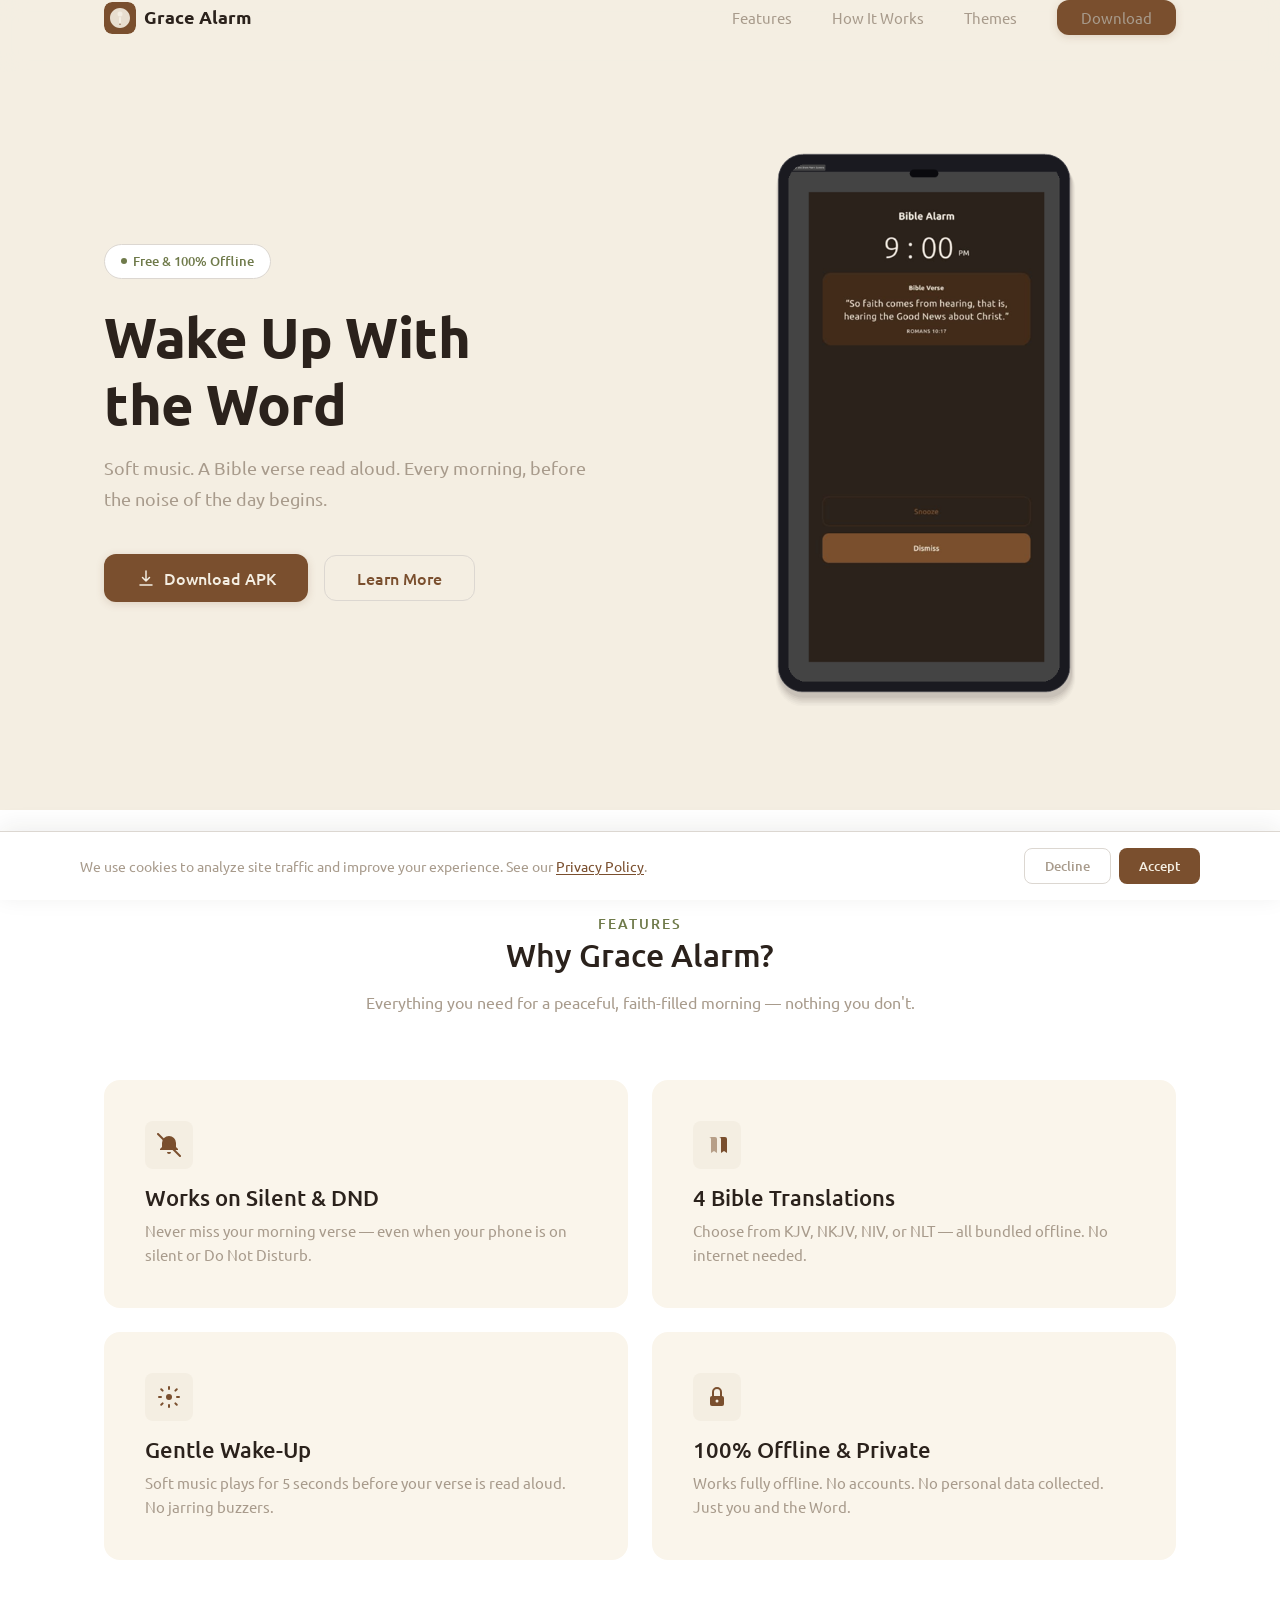
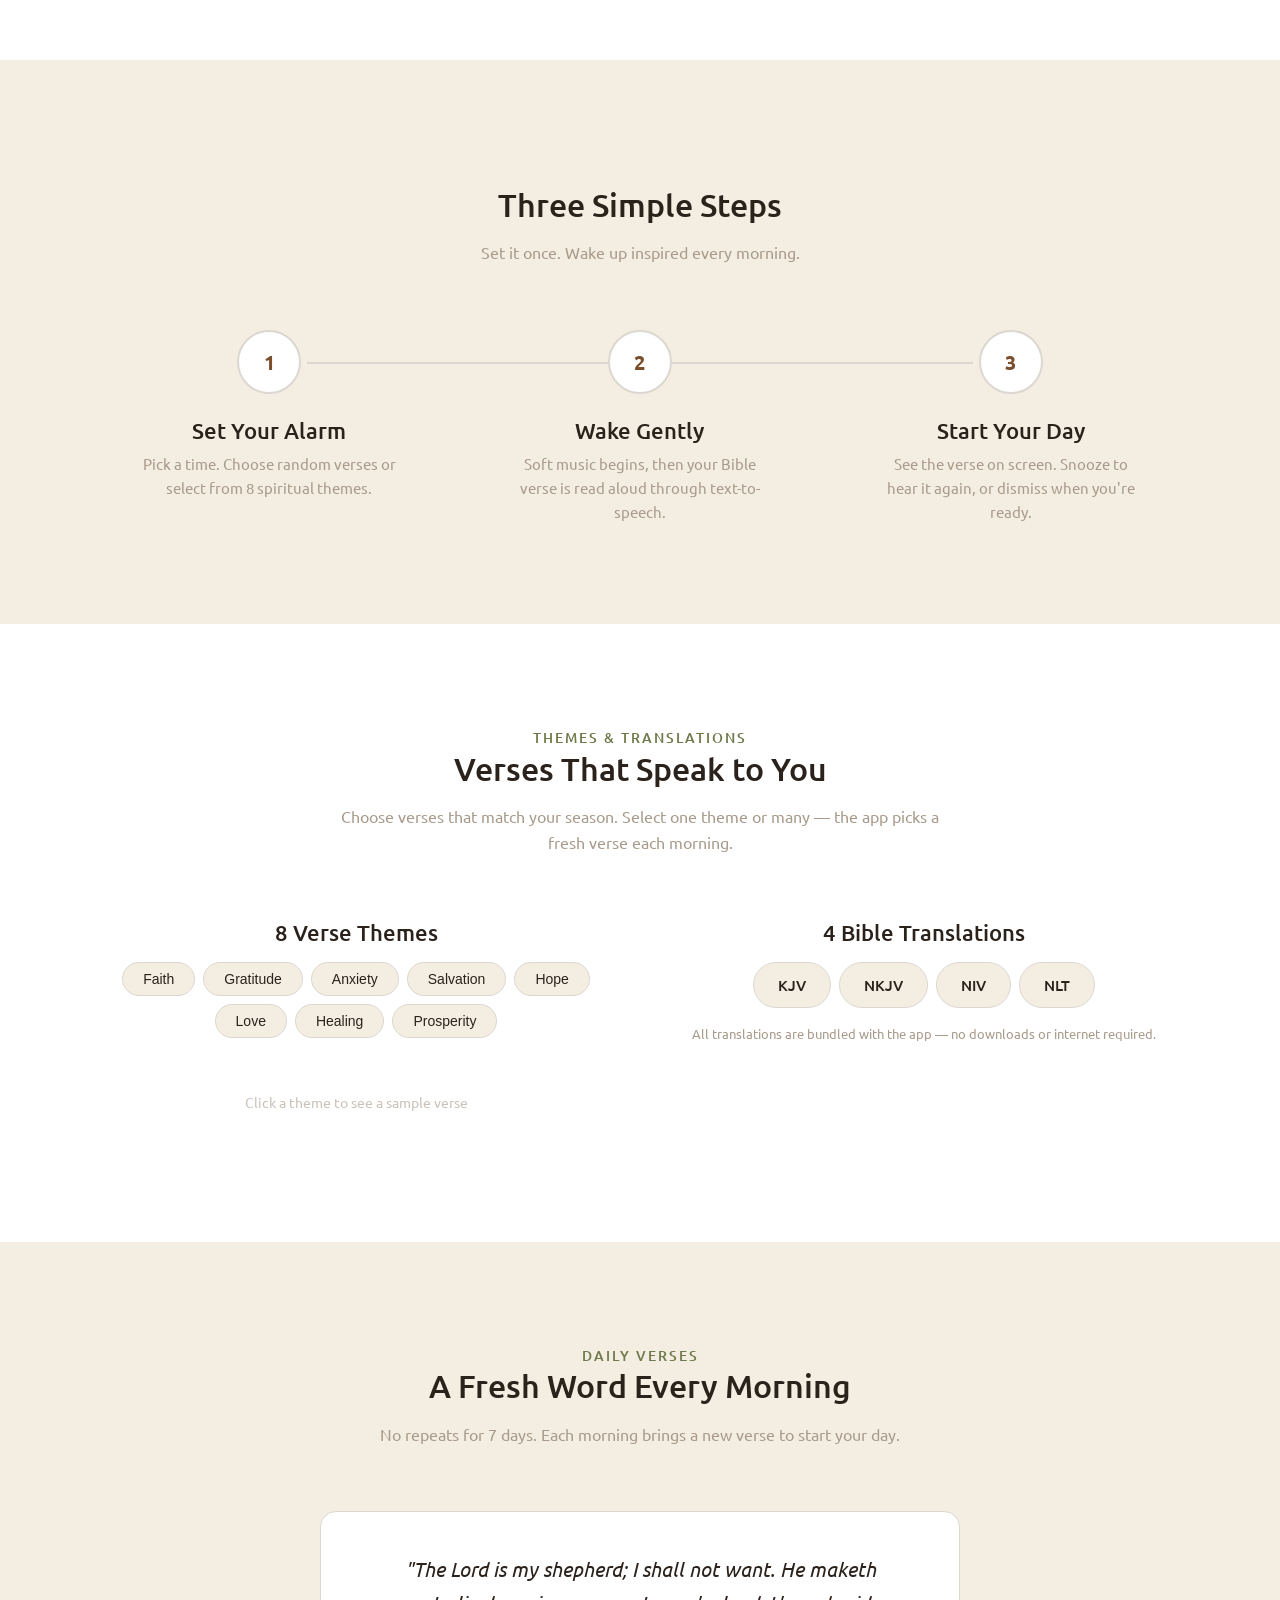
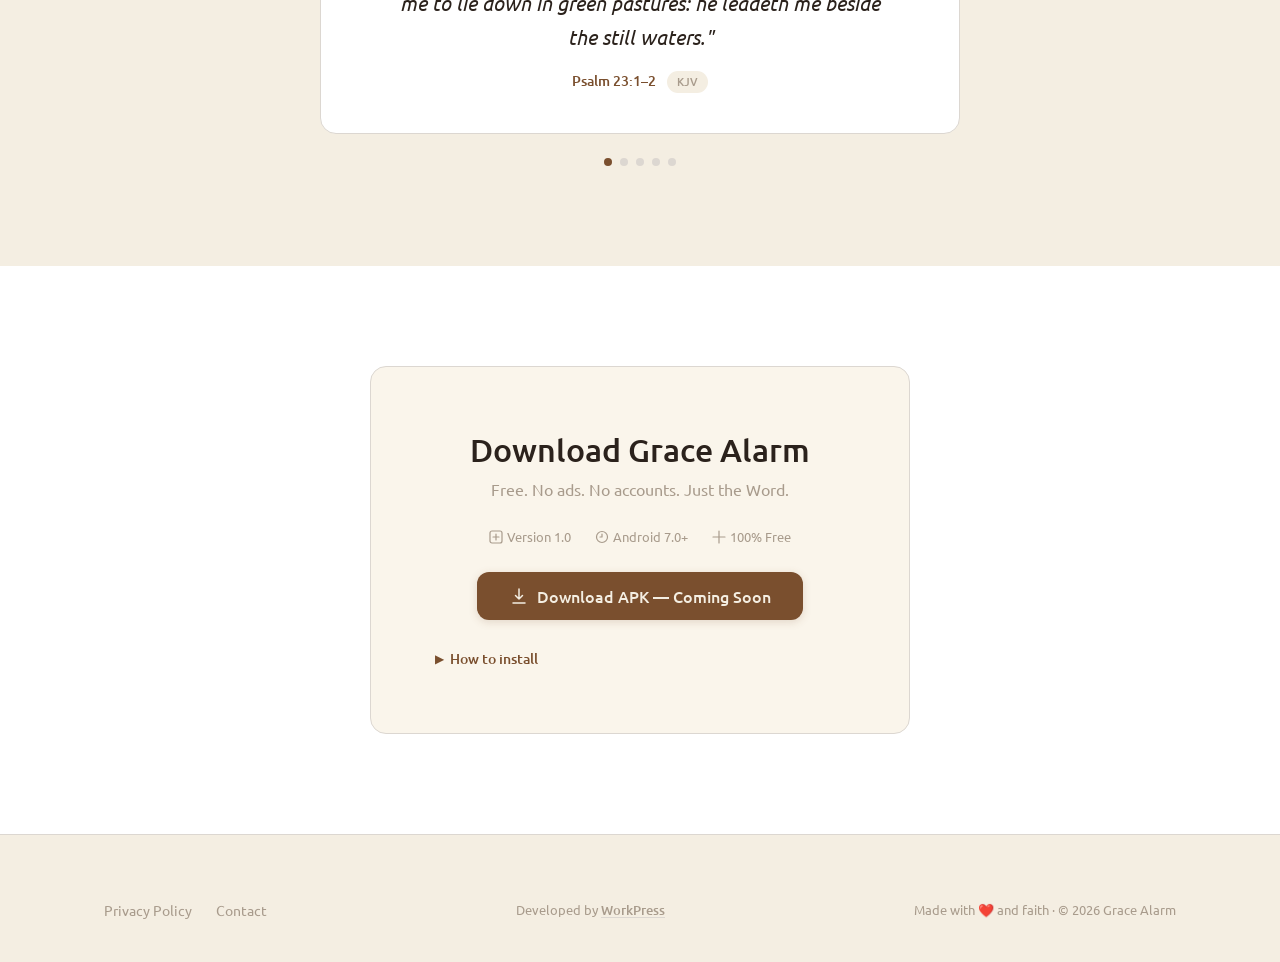
==== index.html @ b83e98d1 "feat: complete Sprint 1 asset generation, full brand rebrand to Grace Alarm, and framed phone mockup" ====
<!DOCTYPE html>
<html lang="en">
<head>
  <meta charset="UTF-8">
  <meta name="viewport" content="width=device-width, initial-scale=1.0">
  <meta http-equiv="X-UA-Compatible" content="IE=edge">

  <!-- SEO -->
  <title>Grace Alarm — Wake Up With the Word</title>
  <meta name="description" content="A gentle Android alarm that wakes you with soft music and a Bible verse read aloud. 4 translations, 8 themes, 100% offline. Free, no ads.">
  <meta name="keywords" content="Grace Alarm, Christian alarm app, wake up with Bible verse, morning devotional app, Bible TTS alarm, Android Bible alarm">
  <meta name="author" content="WorkPress">

  <!-- Open Graph -->
  <meta property="og:type" content="website">
  <meta property="og:url" content="https://gracealarm.free.nf/">
  <meta property="og:title" content="Grace Alarm — Wake Up With the Word">
  <meta property="og:description" content="A gentle Android alarm that wakes you with soft music and a Bible verse read aloud. 4 translations, 8 themes, 100% offline.">
  <meta property="og:image" content="https://gracealarm.free.nf/assets/images/og-image.jpg">

  <!-- Twitter -->
  <meta name="twitter:card" content="summary_large_image">
  <meta name="twitter:title" content="Grace Alarm — Wake Up With the Word">
  <meta name="twitter:description" content="A gentle Android alarm that wakes you with soft music and a Bible verse read aloud.">

  <!-- Structured Data -->
  <script type="application/ld+json">
  {
    "@context": "https://schema.org",
    "@type": "SoftwareApplication",
    "name": "Grace Alarm",
    "operatingSystem": "Android 7.0+",
    "applicationCategory": "LifestyleApplication",
    "offers": {
      "@type": "Offer",
      "price": "0",
      "priceCurrency": "USD"
    },
    "description": "Wake up with soft music and a Bible verse read aloud. 4 Bible translations, 8 verse themes, 100% offline.",
    "downloadUrl": "https://gracealarm.free.nf/downloads/GraceAlarm-v1.0.apk"
  }
  </script>

  <!-- Fonts -->
  <link rel="preconnect" href="https://fonts.googleapis.com">
  <link rel="preconnect" href="https://fonts.gstatic.com" crossorigin>
  <link href="https://fonts.googleapis.com/css2?family=Ubuntu:wght@300;400;500;700&display=swap" rel="stylesheet">

  <!-- Styles -->
  <link rel="stylesheet" href="css/style.css">

  <!-- Favicon -->
  <link rel="icon" type="image/svg+xml" href="assets/images/favicon.svg">
  <link rel="icon" type="image/x-icon" href="assets/images/favicon.ico">
</head>
<body>

  <!-- ===== HEADER ===== -->
  <header class="site-header" id="site-header">
    <div class="container">
      <nav class="nav">
        <a href="#" class="nav-brand">
          <svg class="nav-brand-icon" viewBox="0 0 32 32" fill="none" xmlns="http://www.w3.org/2000/svg">
            <rect width="32" height="32" rx="8" fill="#7A4F2E"/>
            <path d="M16 6C10.48 6 6 10.48 6 16s4.48 10 10 10 10-4.48 10-10S21.52 6 16 6zm0 3c1.66 0 3 1.34 3 3s-1.34 3-3 3-3-1.34-3-3 1.34-3 3-3zm-1 13.5v-2h2v2h-2zm1-4.5a5 5 0 100-10 5 5 0 000 10z" fill="#F4EEE2" opacity="0.9"/>
            <circle cx="16" cy="12" r="2.5" fill="#F4EEE2"/>
            <rect x="15" y="15" width="2" height="7" rx="1" fill="#F4EEE2"/>
          </svg>
          Grace Alarm
        </a>

        <div class="nav-links" id="nav-links">
          <a href="#features">Features</a>
          <a href="#how-it-works">How It Works</a>
          <a href="#themes">Themes</a>
          <a href="#download" class="btn btn-primary nav-cta">Download</a>
        </div>

        <button class="nav-toggle" id="nav-toggle" aria-label="Toggle navigation">
          <span></span>
          <span></span>
          <span></span>
        </button>
      </nav>
    </div>
  </header>

  <!-- ===== HERO ===== -->
  <section class="hero" id="hero">
    <div class="container">
      <div class="hero-content">
        <div class="hero-badge reveal">
          <span class="hero-badge-dot"></span>
          Free &amp; 100% Offline
        </div>

        <h1 class="reveal reveal-delay-1">Wake Up With<br>the Word</h1>

        <p class="reveal reveal-delay-2">
          Soft music. A Bible verse read aloud. Every morning, before the noise of the day begins.
        </p>

        <div class="hero-actions reveal reveal-delay-3">
          <a href="#download" class="btn btn-primary" id="cta-hero">
            <svg class="btn-icon" viewBox="0 0 20 20" fill="none" xmlns="http://www.w3.org/2000/svg">
              <path d="M10 3v10m0 0l-3.5-3.5M10 13l3.5-3.5M4 17h12" stroke="currentColor" stroke-width="1.5" stroke-linecap="round" stroke-linejoin="round"/>
            </svg>
            Download APK
          </a>
          <a href="#features" class="btn btn-secondary">Learn More</a>
        </div>
      </div>

      <div class="hero-visual reveal reveal-delay-2">
        <img src="assets/images/mockup-alarm-triggered.png" alt="Grace Alarm App — Triggered Alarm Screen" class="hero-mockup-img" width="340" height="602">
      </div>
    </div>
  </section>

  <!-- ===== FEATURES ===== -->
  <section class="features" id="features">
    <div class="container">
      <div class="features-header">
        <span class="section-subtitle reveal">Features</span>
        <h2 class="reveal reveal-delay-1">Why Grace Alarm?</h2>
        <p class="reveal reveal-delay-2">Everything you need for a peaceful, faith-filled morning — nothing you don't.</p>
      </div>

      <div class="features-grid">
        <!-- Card 1: Silent/DND -->
        <div class="feature-card reveal reveal-delay-1">
          <div class="feature-icon">
            <svg viewBox="0 0 24 24" fill="none" xmlns="http://www.w3.org/2000/svg">
              <path d="M12 3a7 7 0 00-7 7v4l-2 2v1h18v-1l-2-2v-4a7 7 0 00-7-7zm0 18a2 2 0 01-2-2h4a2 2 0 01-2 2z" fill="currentColor"/>
              <line x1="1" y1="1" x2="23" y2="23" stroke="currentColor" stroke-width="2" stroke-linecap="round"/>
            </svg>
          </div>
          <h3>Works on Silent &amp; DND</h3>
          <p>Never miss your morning verse — even when your phone is on silent or Do Not Disturb.</p>
        </div>

        <!-- Card 2: Translations -->
        <div class="feature-card reveal reveal-delay-2">
          <div class="feature-icon">
            <svg viewBox="0 0 24 24" fill="none" xmlns="http://www.w3.org/2000/svg">
              <path d="M4 4h6a2 2 0 012 2v14l-3-2-3 2V6a2 2 0 00-2-2z" fill="currentColor" opacity="0.5"/>
              <path d="M14 4h6a2 2 0 012 2v14l-3-2-3 2V6a2 2 0 00-2-2z" fill="currentColor"/>
            </svg>
          </div>
          <h3>4 Bible Translations</h3>
          <p>Choose from KJV, NKJV, NIV, or NLT — all bundled offline. No internet needed.</p>
        </div>

        <!-- Card 3: Gentle Wake-Up -->
        <div class="feature-card reveal reveal-delay-3">
          <div class="feature-icon">
            <svg viewBox="0 0 24 24" fill="none" xmlns="http://www.w3.org/2000/svg">
              <circle cx="12" cy="12" r="3" fill="currentColor"/>
              <path d="M12 2v2m0 16v2M4.22 4.22l1.42 1.42m12.72 12.72l1.42 1.42M2 12h2m16 0h2M4.22 19.78l1.42-1.42M18.36 5.64l1.42-1.42" stroke="currentColor" stroke-width="2" stroke-linecap="round"/>
            </svg>
          </div>
          <h3>Gentle Wake-Up</h3>
          <p>Soft music plays for 5 seconds before your verse is read aloud. No jarring buzzers.</p>
        </div>

        <!-- Card 4: Offline & Private -->
        <div class="feature-card reveal reveal-delay-4">
          <div class="feature-icon">
            <svg viewBox="0 0 24 24" fill="none" xmlns="http://www.w3.org/2000/svg">
              <rect x="5" y="11" width="14" height="10" rx="2" fill="currentColor"/>
              <path d="M8 11V7a4 4 0 118 0v4" stroke="currentColor" stroke-width="2" stroke-linecap="round"/>
              <circle cx="12" cy="16" r="1.5" fill="#F4EEE2"/>
            </svg>
          </div>
          <h3>100% Offline &amp; Private</h3>
          <p>Works fully offline. No accounts. No personal data collected. Just you and the Word.</p>
        </div>
      </div>
    </div>
  </section>

  <!-- ===== HOW IT WORKS ===== -->
  <section class="how-it-works" id="how-it-works">
    <div class="container">
      <div class="how-it-works-header">
        <span class="section-subtitle reveal">How It Works</span>
        <h2 class="reveal reveal-delay-1">Three Simple Steps</h2>
        <p class="reveal reveal-delay-2">Set it once. Wake up inspired every morning.</p>
      </div>

      <div class="steps">
        <div class="step reveal reveal-delay-1">
          <div class="step-number">1</div>
          <h3>Set Your Alarm</h3>
          <p>Pick a time. Choose random verses or select from 8 spiritual themes.</p>
        </div>

        <div class="step reveal reveal-delay-2">
          <div class="step-number">2</div>
          <h3>Wake Gently</h3>
          <p>Soft music begins, then your Bible verse is read aloud through text-to-speech.</p>
        </div>

        <div class="step reveal reveal-delay-3">
          <div class="step-number">3</div>
          <h3>Start Your Day</h3>
          <p>See the verse on screen. Snooze to hear it again, or dismiss when you're ready.</p>
        </div>
      </div>
    </div>
  </section>

  <!-- ===== THEMES & TRANSLATIONS ===== -->
  <section class="themes-section" id="themes">
    <div class="container">
      <div class="themes-header">
        <span class="section-subtitle reveal">Themes &amp; Translations</span>
        <h2 class="reveal reveal-delay-1">Verses That Speak to You</h2>
        <p class="reveal reveal-delay-2">Choose verses that match your season. Select one theme or many — the app picks a fresh verse each morning.</p>
      </div>

      <div class="themes-content">
        <div class="themes-block reveal reveal-delay-1">
          <h3>8 Verse Themes</h3>
          <div class="theme-chips">
            <button class="theme-chip" data-theme="faith" data-verse="&ldquo;Now faith is the substance of things hoped for, the evidence of things not seen.&rdquo;" data-ref="— Hebrews 11:1 (KJV)">Faith</button>
            <button class="theme-chip" data-theme="gratitude" data-verse="&ldquo;Give thanks in all circumstances; for this is God's will for you in Christ Jesus.&rdquo;" data-ref="— 1 Thessalonians 5:18 (NIV)">Gratitude</button>
            <button class="theme-chip" data-theme="anxiety" data-verse="&ldquo;Cast all your anxiety on him because he cares for you.&rdquo;" data-ref="— 1 Peter 5:7 (NIV)">Anxiety</button>
            <button class="theme-chip" data-theme="salvation" data-verse="&ldquo;For God so loved the world, that he gave his only begotten Son, that whosoever believeth in him should not perish, but have everlasting life.&rdquo;" data-ref="— John 3:16 (KJV)">Salvation</button>
            <button class="theme-chip" data-theme="hope" data-verse="&ldquo;For I know the plans I have for you, declares the LORD, plans to prosper you and not to harm you, plans to give you hope and a future.&rdquo;" data-ref="— Jeremiah 29:11 (NIV)">Hope</button>
            <button class="theme-chip" data-theme="love" data-verse="&ldquo;And now these three remain: faith, hope and love. But the greatest of these is love.&rdquo;" data-ref="— 1 Corinthians 13:13 (NIV)">Love</button>
            <button class="theme-chip" data-theme="healing" data-verse="&ldquo;He heals the brokenhearted and binds up their wounds.&rdquo;" data-ref="— Psalm 147:3 (NIV)">Healing</button>
            <button class="theme-chip" data-theme="prosperity" data-verse="&ldquo;Beloved, I wish above all things that thou mayest prosper and be in health, even as thy soul prospereth.&rdquo;" data-ref="— 3 John 1:2 (KJV)">Prosperity</button>
          </div>
          <div class="theme-verse-preview" id="theme-verse-preview">
            <p id="theme-verse-text">Click a theme to see a sample verse</p>
          </div>
        </div>

        <div class="translations-block reveal reveal-delay-2">
          <h3>4 Bible Translations</h3>
          <div class="translation-pills">
            <span class="translation-pill">KJV</span>
            <span class="translation-pill">NKJV</span>
            <span class="translation-pill">NIV</span>
            <span class="translation-pill">NLT</span>
          </div>
          <p class="translations-note">All translations are bundled with the app — no downloads or internet required.</p>
        </div>
      </div>
    </div>
  </section>

  <!-- ===== VERSE SHOWCASE ===== -->
  <section class="verse-showcase" id="verses">
    <div class="container">
      <div class="verse-showcase-header">
        <span class="section-subtitle reveal">Daily Verses</span>
        <h2 class="reveal reveal-delay-1">A Fresh Word Every Morning</h2>
        <p class="reveal reveal-delay-2">No repeats for 7 days. Each morning brings a new verse to start your day.</p>
      </div>

      <div class="verse-carousel reveal reveal-delay-1" id="verse-carousel">
        <div class="verse-slide active" data-slide="0">
          <p class="verse-text">"The Lord is my shepherd; I shall not want. He maketh me to lie down in green pastures: he leadeth me beside the still waters."</p>
          <span class="verse-reference">Psalm 23:1–2 <span class="verse-translation-tag">KJV</span></span>
        </div>
        <div class="verse-slide" data-slide="1">
          <p class="verse-text">"For I know the plans I have for you, declares the LORD, plans to prosper you and not to harm you, plans to give you hope and a future."</p>
          <span class="verse-reference">Jeremiah 29:11 <span class="verse-translation-tag">NIV</span></span>
        </div>
        <div class="verse-slide" data-slide="2">
          <p class="verse-text">"Be anxious for nothing, but in everything by prayer and supplication, with thanksgiving, let your requests be made known to God."</p>
          <span class="verse-reference">Philippians 4:6 <span class="verse-translation-tag">NKJV</span></span>
        </div>
        <div class="verse-slide" data-slide="3">
          <p class="verse-text">"Trust in the LORD with all your heart and lean not on your own understanding; in all your ways submit to him, and he will make your paths straight."</p>
          <span class="verse-reference">Proverbs 3:5–6 <span class="verse-translation-tag">NIV</span></span>
        </div>
        <div class="verse-slide" data-slide="4">
          <p class="verse-text">"God is our refuge and strength, a very present help in trouble. Therefore we will not fear."</p>
          <span class="verse-reference">Psalm 46:1–2 <span class="verse-translation-tag">NLT</span></span>
        </div>
      </div>

      <div class="verse-dots" id="verse-dots">
        <button class="verse-dot active" data-dot="0" aria-label="Verse 1"></button>
        <button class="verse-dot" data-dot="1" aria-label="Verse 2"></button>
        <button class="verse-dot" data-dot="2" aria-label="Verse 3"></button>
        <button class="verse-dot" data-dot="3" aria-label="Verse 4"></button>
        <button class="verse-dot" data-dot="4" aria-label="Verse 5"></button>
      </div>
    </div>
  </section>

  <!-- ===== DOWNLOAD CTA ===== -->
  <section class="download-cta" id="download">
    <div class="container">
      <div class="download-box reveal">
        <h2>Download Grace Alarm</h2>
        <p>Free. No ads. No accounts. Just the Word.</p>

        <div class="download-meta">
          <span>
            <svg width="14" height="14" viewBox="0 0 14 14" fill="none"><rect x="1" y="1" width="12" height="12" rx="2" stroke="currentColor" stroke-width="1.2"/><path d="M4 7h6M7 4v6" stroke="currentColor" stroke-width="1.2" stroke-linecap="round"/></svg>
            Version 1.0
          </span>
          <span>
            <svg width="14" height="14" viewBox="0 0 14 14" fill="none"><circle cx="7" cy="7" r="5.5" stroke="currentColor" stroke-width="1.2"/><path d="M5 7h2V4" stroke="currentColor" stroke-width="1.2" stroke-linecap="round" stroke-linejoin="round"/></svg>
            Android 7.0+
          </span>
          <span>
            <svg width="14" height="14" viewBox="0 0 14 14" fill="none"><path d="M7 1v12M1 7h12" stroke="currentColor" stroke-width="1.2" stroke-linecap="round"/></svg>
            100% Free
          </span>
        </div>

        <a href="#" class="btn btn-primary" id="cta-download" onclick="handleDownload(event)">
          <svg class="btn-icon" viewBox="0 0 20 20" fill="none" xmlns="http://www.w3.org/2000/svg">
            <path d="M10 3v10m0 0l-3.5-3.5M10 13l3.5-3.5M4 17h12" stroke="currentColor" stroke-width="1.5" stroke-linecap="round" stroke-linejoin="round"/>
          </svg>
          Download APK — Coming Soon
        </a>

        <div class="install-instructions">
          <button class="install-toggle" id="install-toggle" aria-expanded="false">
            <span class="install-toggle-arrow">▶</span>
            How to install
          </button>
          <div class="install-steps" id="install-steps">
            <ol>
              <li>Open your Downloads folder</li>
              <li>Tap <strong>GraceAlarm-v1.0.apk</strong></li>
              <li>If prompted, tap "Settings" → enable "Install unknown apps" for your browser</li>
              <li>Tap <strong>Install</strong> → <strong>Open</strong></li>
            </ol>
            <div class="install-note">
              ⚠️ Your phone may warn about installing from outside the Play Store. This is normal for direct downloads. Grace Alarm is safe and ad-free.
            </div>
          </div>
        </div>
      </div>
    </div>
  </section>

  <!-- ===== FOOTER ===== -->
  <footer class="site-footer">
    <div class="container">
      <div class="footer-content">
        <div class="footer-links">
          <a href="privacy.html">Privacy Policy</a>
          <a href="mailto:info.workpressmail@gmail.com">Contact</a>
        </div>
        <div class="footer-credit">
          Developed by <a href="https://workpress.free.nf/?i=1" target="_blank" rel="noopener noreferrer">WorkPress</a>
        </div>
        <div class="footer-copy">
          Made with ❤️ and faith · © 2026 Grace Alarm
        </div>
      </div>
    </div>
  </footer>

  <!-- ===== COOKIE CONSENT ===== -->
  <div class="cookie-banner" id="cookie-banner">
    <div class="cookie-inner">
      <p class="cookie-text">
        We use cookies to analyze site traffic and improve your experience. See our <a href="privacy.html">Privacy Policy</a>.
      </p>
      <div class="cookie-actions">
        <button class="cookie-btn cookie-btn-decline" id="cookie-decline">Decline</button>
        <button class="cookie-btn cookie-btn-accept" id="cookie-accept">Accept</button>
      </div>
    </div>
  </div>

  <!-- Scripts -->
  <script src="js/main.js"></script>
  <script src="js/analytics.js"></script>
</body>
</html>
---- css/style.css ----
/* ============================================
   GraceAlarm Landing Page — Design System
   Clean, warm, spiritual. No gradients.
   ============================================ */

/* --- CSS Custom Properties (from Android app theme) --- */
:root {
  /* Colors — from Color.kt */
  --color-canvas: #F4EEE2;
  --color-primary: #7A4F2E;
  --color-primary-hover: #5E3B1F;
  --color-text: #2B221C;
  --color-text-muted: #A89B8C;
  --color-accent: #6F7A4A;
  --color-accent-hover: #5B6640;
  --color-surface: #FFFFFF;
  --color-surface-raised: #FAF5EB;
  --color-border: #DCD7D1;
  --color-alert: #B5563A;
  --color-overlay: rgba(43, 34, 28, 0.6);

  /* Typography — Ubuntu from Type.kt */
  --font-family: 'Ubuntu', sans-serif;

  /* Shape — from Shape.kt */
  --radius-card: 16px;
  --radius-button: 12px;
  --radius-pill: 100px;
  --radius-small: 8px;

  /* Spacing */
  --space-xs: 8px;
  --space-sm: 16px;
  --space-md: 24px;
  --space-lg: 40px;
  --space-xl: 64px;
  --space-2xl: 100px;

  /* Shadows */
  --shadow-card: 0 2px 12px rgba(43, 34, 28, 0.06);
  --shadow-card-hover: 0 8px 24px rgba(43, 34, 28, 0.10);
  --shadow-button: 0 2px 8px rgba(122, 79, 46, 0.18);

  /* Transitions */
  --transition-fast: 200ms ease;
  --transition-base: 300ms ease;
  --transition-slow: 500ms ease;

  /* Layout */
  --max-width: 1120px;
  --header-height: 72px;
}

/* --- Reset & Base --- */
*,
*::before,
*::after {
  margin: 0;
  padding: 0;
  box-sizing: border-box;
}

html {
  scroll-behavior: smooth;
  -webkit-text-size-adjust: 100%;
}

body {
  font-family: var(--font-family);
  font-size: 16px;
  line-height: 1.6;
  color: var(--color-text);
  background-color: var(--color-canvas);
  -webkit-font-smoothing: antialiased;
  -moz-osx-font-smoothing: grayscale;
  overflow-x: hidden;
}

img {
  max-width: 100%;
  height: auto;
  display: block;
}

a {
  color: var(--color-primary);
  text-decoration: none;
  transition: color var(--transition-fast);
}

a:hover {
  color: var(--color-primary-hover);
}

ul, ol {
  list-style: none;
}

/* --- Typography --- */
h1, h2, h3, h4 {
  font-weight: 700;
  line-height: 1.2;
  color: var(--color-text);
}

h1 {
  font-size: clamp(2.25rem, 5vw, 3.5rem);
  letter-spacing: -0.5px;
}

h2 {
  font-size: clamp(1.5rem, 3vw, 2rem);
  font-weight: 500;
}

h3 {
  font-size: clamp(1.125rem, 2vw, 1.375rem);
  font-weight: 500;
}

p {
  color: var(--color-text-muted);
  max-width: 600px;
}

.text-center {
  text-align: center;
}

.section-subtitle {
  font-size: 0.875rem;
  font-weight: 500;
  text-transform: uppercase;
  letter-spacing: 2px;
  color: var(--color-accent);
  margin-bottom: var(--space-sm);
}

/* --- Layout --- */
.container {
  width: 100%;
  max-width: var(--max-width);
  margin: 0 auto;
  padding: 0 var(--space-md);
}

section {
  padding: var(--space-2xl) 0;
}

/* --- Buttons --- */
.btn {
  display: inline-flex;
  align-items: center;
  gap: var(--space-xs);
  padding: 14px 32px;
  font-family: var(--font-family);
  font-size: 1rem;
  font-weight: 500;
  border: none;
  border-radius: var(--radius-button);
  cursor: pointer;
  transition: transform var(--transition-fast), box-shadow var(--transition-fast), background-color var(--transition-fast);
  text-decoration: none;
  line-height: 1;
}

.btn:active {
  transform: scale(0.97);
}

.btn-primary {
  background-color: var(--color-primary);
  color: var(--color-canvas);
  box-shadow: var(--shadow-button);
}

.btn-primary:hover {
  background-color: var(--color-primary-hover);
  color: var(--color-canvas);
  transform: translateY(-1px);
  box-shadow: 0 4px 16px rgba(122, 79, 46, 0.25);
}

.btn-secondary {
  background-color: transparent;
  color: var(--color-primary);
  border: 1.5px solid var(--color-border);
}

.btn-secondary:hover {
  border-color: var(--color-primary);
  background-color: var(--color-surface);
}

.btn-accent {
  background-color: var(--color-accent);
  color: var(--color-surface);
}

.btn-accent:hover {
  background-color: var(--color-accent-hover);
  color: var(--color-surface);
  transform: translateY(-1px);
}

.btn-icon {
  width: 20px;
  height: 20px;
  flex-shrink: 0;
}

/* --- Header / Nav --- */
.site-header {
  position: fixed;
  top: 0;
  left: 0;
  right: 0;
  height: var(--header-height);
  background-color: rgba(244, 238, 226, 0.92);
  backdrop-filter: blur(12px);
  -webkit-backdrop-filter: blur(12px);
  z-index: 100;
  border-bottom: 1px solid transparent;
  transition: border-color var(--transition-base), background-color var(--transition-base);
}

.site-header.scrolled {
  border-bottom-color: var(--color-border);
}

.nav {
  display: flex;
  align-items: center;
  justify-content: space-between;
  height: 100%;
}

.nav-brand {
  display: flex;
  align-items: center;
  gap: var(--space-xs);
  font-size: 1.125rem;
  font-weight: 700;
  color: var(--color-text);
  text-decoration: none;
}

.nav-brand:hover {
  color: var(--color-text);
}

.nav-brand-icon {
  width: 32px;
  height: 32px;
  border-radius: var(--radius-small);
}

.nav-links {
  display: flex;
  align-items: center;
  gap: var(--space-lg);
}

.nav-links a {
  font-size: 0.9375rem;
  font-weight: 400;
  color: var(--color-text-muted);
  transition: color var(--transition-fast);
}

.nav-links a:hover {
  color: var(--color-text);
}

.nav-cta {
  padding: 10px 24px;
  font-size: 0.875rem;
}

.nav-toggle {
  display: none;
  background: none;
  border: none;
  cursor: pointer;
  padding: var(--space-xs);
}

.nav-toggle span {
  display: block;
  width: 22px;
  height: 2px;
  background-color: var(--color-text);
  margin: 5px 0;
  border-radius: 2px;
  transition: transform var(--transition-fast), opacity var(--transition-fast);
}

/* --- Hero --- */
.hero {
  padding-top: calc(var(--header-height) + var(--space-xl));
  padding-bottom: var(--space-2xl);
  min-height: 90vh;
  display: flex;
  align-items: center;
}

.hero .container {
  display: grid;
  grid-template-columns: 1fr 1fr;
  gap: var(--space-xl);
  align-items: center;
}

.hero-content {
  max-width: 520px;
}

.hero-badge {
  display: inline-flex;
  align-items: center;
  gap: 6px;
  padding: 6px 16px;
  background-color: var(--color-surface);
  border: 1px solid var(--color-border);
  border-radius: var(--radius-pill);
  font-size: 0.8125rem;
  font-weight: 500;
  color: var(--color-accent);
  margin-bottom: var(--space-md);
}

.hero-badge-dot {
  width: 6px;
  height: 6px;
  border-radius: 50%;
  background-color: var(--color-accent);
}

.hero h1 {
  margin-bottom: var(--space-sm);
}

.hero p {
  font-size: 1.125rem;
  line-height: 1.7;
  margin-bottom: var(--space-lg);
}

.hero-actions {
  display: flex;
  align-items: center;
  gap: var(--space-sm);
  flex-wrap: wrap;
}

.hero-visual {
  display: flex;
  justify-content: center;
  align-items: center;
  position: relative;
}

.hero-mockup-img {
  max-width: 320px;
  width: 100%;
  height: auto;
  transition: transform var(--transition-base);
}

.hero-mockup-img:hover {
  transform: translateY(-4px);
}

.phone-mockup {
  width: 280px;
  max-width: 100%;
  border-radius: 32px;
  box-shadow: 0 20px 60px rgba(43, 34, 28, 0.12);
  border: 8px solid var(--color-text);
  overflow: hidden;
  background-color: var(--color-text);
}

.phone-screen {
  width: 100%;
  aspect-ratio: 9 / 19.5;
  background-color: #3A2E26;
  display: flex;
  flex-direction: column;
  align-items: center;
  justify-content: center;
  padding: var(--space-lg) var(--space-md);
  text-align: center;
  position: relative;
  overflow: hidden;
}

.phone-screen-time {
  font-size: 3rem;
  font-weight: 300;
  color: var(--color-canvas);
  margin-bottom: var(--space-xs);
  letter-spacing: 2px;
}

.phone-screen-label {
  font-size: 0.75rem;
  font-weight: 500;
  text-transform: uppercase;
  letter-spacing: 2px;
  color: var(--color-accent);
  opacity: 0.8;
  margin-bottom: var(--space-lg);
}

.phone-screen-verse {
  font-size: 0.9375rem;
  font-style: italic;
  color: var(--color-canvas);
  line-height: 1.7;
  opacity: 0.9;
  max-width: 220px;
}

.phone-screen-ref {
  font-size: 0.75rem;
  color: var(--color-accent);
  margin-top: var(--space-sm);
  font-style: normal;
  font-weight: 500;
}

.phone-screen-actions {
  display: flex;
  gap: var(--space-sm);
  margin-top: var(--space-lg);
}

.phone-btn {
  padding: 8px 20px;
  border-radius: var(--radius-pill);
  font-size: 0.75rem;
  font-weight: 500;
  border: none;
  cursor: default;
}

.phone-btn-dismiss {
  background-color: rgba(244, 238, 226, 0.15);
  color: var(--color-canvas);
}

.phone-btn-snooze {
  background-color: var(--color-primary);
  color: var(--color-canvas);
}

/* --- Features --- */
.features {
  background-color: var(--color-surface);
}

.features .container {
  text-align: center;
}

.features-header {
  margin-bottom: var(--space-xl);
}

.features-header p {
  margin: var(--space-sm) auto 0;
}

.features-grid {
  display: grid;
  grid-template-columns: repeat(2, 1fr);
  gap: var(--space-md);
}

.feature-card {
  text-align: left;
  padding: var(--space-lg);
  background-color: var(--color-surface-raised);
  border-radius: var(--radius-card);
  border: 1px solid transparent;
  transition: border-color var(--transition-base), box-shadow var(--transition-base), transform var(--transition-base);
}

.feature-card:hover {
  border-color: var(--color-border);
  box-shadow: var(--shadow-card-hover);
  transform: translateY(-2px);
}

.feature-icon {
  width: 48px;
  height: 48px;
  display: flex;
  align-items: center;
  justify-content: center;
  background-color: var(--color-canvas);
  border-radius: var(--radius-small);
  margin-bottom: var(--space-sm);
  color: var(--color-primary);
}

.feature-icon svg {
  width: 24px;
  height: 24px;
}

.feature-card h3 {
  margin-bottom: var(--space-xs);
  color: var(--color-text);
}

.feature-card p {
  font-size: 0.9375rem;
  line-height: 1.6;
}

/* --- How It Works --- */
.how-it-works .container {
  text-align: center;
}

.how-it-works-header {
  margin-bottom: var(--space-xl);
}

.how-it-works-header p {
  margin: var(--space-sm) auto 0;
}

.steps {
  display: grid;
  grid-template-columns: repeat(3, 1fr);
  gap: var(--space-lg);
  position: relative;
}

.steps::before {
  content: '';
  position: absolute;
  top: 32px;
  left: calc(16.66% + 24px);
  right: calc(16.66% + 24px);
  height: 2px;
  background-color: var(--color-border);
}

.step {
  position: relative;
  z-index: 1;
}

.step-number {
  width: 64px;
  height: 64px;
  border-radius: 50%;
  background-color: var(--color-surface);
  border: 2px solid var(--color-border);
  display: flex;
  align-items: center;
  justify-content: center;
  margin: 0 auto var(--space-md);
  font-size: 1.25rem;
  font-weight: 700;
  color: var(--color-primary);
  transition: background-color var(--transition-base), border-color var(--transition-base), color var(--transition-base);
}

.step:hover .step-number {
  background-color: var(--color-primary);
  border-color: var(--color-primary);
  color: var(--color-canvas);
}

.step h3 {
  margin-bottom: var(--space-xs);
}

.step p {
  font-size: 0.9375rem;
  margin: 0 auto;
  max-width: 260px;
}

/* --- Themes & Translations --- */
.themes-section {
  background-color: var(--color-surface);
}

.themes-section .container {
  text-align: center;
}

.themes-header {
  margin-bottom: var(--space-xl);
}

.themes-header p {
  margin: var(--space-sm) auto 0;
}

.themes-content {
  display: grid;
  grid-template-columns: 1fr 1fr;
  gap: var(--space-xl);
  text-align: left;
}

.themes-block h3,
.translations-block h3 {
  margin-bottom: var(--space-sm);
  text-align: center;
}

.theme-chips {
  display: flex;
  flex-wrap: wrap;
  gap: var(--space-xs);
  justify-content: center;
}

.theme-chip {
  padding: 8px 20px;
  border-radius: var(--radius-pill);
  background-color: var(--color-canvas);
  border: 1px solid var(--color-border);
  font-size: 0.875rem;
  font-weight: 500;
  color: var(--color-text);
  cursor: pointer;
  transition: background-color var(--transition-fast), border-color var(--transition-fast), color var(--transition-fast), transform var(--transition-fast);
  user-select: none;
}

.theme-chip:hover {
  border-color: var(--color-primary);
  color: var(--color-primary);
  transform: translateY(-1px);
}

.theme-chip.active {
  background-color: var(--color-primary);
  border-color: var(--color-primary);
  color: var(--color-canvas);
}

.theme-verse-preview {
  margin-top: var(--space-md);
  min-height: 80px;
  display: flex;
  align-items: center;
  justify-content: center;
  text-align: center;
}

.theme-verse-preview p {
  font-style: italic;
  font-size: 0.9375rem;
  color: var(--color-text);
  max-width: 100%;
  opacity: 0;
  transition: opacity var(--transition-base);
}

.theme-verse-preview p.visible {
  opacity: 1;
}

.translation-pills {
  display: flex;
  flex-wrap: wrap;
  gap: var(--space-xs);
  justify-content: center;
}

.translation-pill {
  padding: 10px 24px;
  border-radius: var(--radius-pill);
  background-color: var(--color-canvas);
  border: 1px solid var(--color-border);
  font-size: 0.9375rem;
  font-weight: 500;
  color: var(--color-text);
  transition: border-color var(--transition-fast), transform var(--transition-fast);
}

.translation-pill:hover {
  border-color: var(--color-accent);
  transform: translateY(-1px);
}

.translations-note {
  margin-top: var(--space-sm);
  font-size: 0.8125rem;
  color: var(--color-text-muted);
  text-align: center;
}

/* --- Verse Showcase --- */
.verse-showcase .container {
  text-align: center;
}

.verse-showcase-header {
  margin-bottom: var(--space-xl);
}

.verse-showcase-header p {
  margin: var(--space-sm) auto 0;
}

.verse-carousel {
  position: relative;
  max-width: 640px;
  margin: 0 auto;
  min-height: 180px;
}

.verse-slide {
  position: absolute;
  inset: 0;
  display: flex;
  flex-direction: column;
  align-items: center;
  justify-content: center;
  padding: var(--space-lg);
  background-color: var(--color-surface);
  border-radius: var(--radius-card);
  border: 1px solid var(--color-border);
  opacity: 0;
  transform: translateY(8px);
  transition: opacity var(--transition-slow), transform var(--transition-slow);
  pointer-events: none;
}

.verse-slide.active {
  opacity: 1;
  transform: translateY(0);
  pointer-events: auto;
  position: relative;
}

.verse-text {
  font-size: 1.25rem;
  font-style: italic;
  color: var(--color-text);
  line-height: 1.7;
  max-width: 480px;
}

.verse-reference {
  margin-top: var(--space-sm);
  font-size: 0.875rem;
  font-weight: 500;
  color: var(--color-primary);
  font-style: normal;
}

.verse-translation-tag {
  display: inline-block;
  padding: 2px 10px;
  border-radius: var(--radius-pill);
  background-color: var(--color-canvas);
  font-size: 0.6875rem;
  font-weight: 500;
  color: var(--color-text-muted);
  margin-left: var(--space-xs);
}

.verse-dots {
  display: flex;
  justify-content: center;
  gap: var(--space-xs);
  margin-top: var(--space-md);
}

.verse-dot {
  width: 8px;
  height: 8px;
  border-radius: 50%;
  background-color: var(--color-border);
  border: none;
  cursor: pointer;
  transition: background-color var(--transition-fast), transform var(--transition-fast);
  padding: 0;
}

.verse-dot:hover {
  transform: scale(1.3);
}

.verse-dot.active {
  background-color: var(--color-primary);
}

/* --- Download CTA --- */
.download-cta {
  background-color: var(--color-surface);
}

.download-cta .container {
  text-align: center;
}

.download-box {
  max-width: 540px;
  margin: 0 auto;
  padding: var(--space-xl);
  background-color: var(--color-surface-raised);
  border-radius: var(--radius-card);
  border: 1px solid var(--color-border);
}

.download-box h2 {
  margin-bottom: var(--space-xs);
}

.download-box > p {
  margin: 0 auto var(--space-md);
}

.download-meta {
  display: flex;
  justify-content: center;
  gap: var(--space-md);
  margin-bottom: var(--space-md);
  font-size: 0.8125rem;
  color: var(--color-text-muted);
  flex-wrap: wrap;
}

.download-meta span {
  display: flex;
  align-items: center;
  gap: 4px;
}

.install-instructions {
  margin-top: var(--space-md);
  text-align: left;
}

.install-toggle {
  display: inline-flex;
  align-items: center;
  gap: 6px;
  background: none;
  border: none;
  font-family: var(--font-family);
  font-size: 0.875rem;
  font-weight: 500;
  color: var(--color-primary);
  cursor: pointer;
  padding: 0;
}

.install-toggle-arrow {
  transition: transform var(--transition-fast);
  font-size: 0.75rem;
}

.install-toggle.open .install-toggle-arrow {
  transform: rotate(90deg);
}

.install-steps {
  max-height: 0;
  overflow: hidden;
  transition: max-height var(--transition-base);
}

.install-steps.open {
  max-height: 300px;
}

.install-steps ol {
  list-style: decimal;
  padding: var(--space-sm) 0 0 var(--space-md);
}

.install-steps ol li {
  font-size: 0.875rem;
  color: var(--color-text-muted);
  margin-bottom: var(--space-xs);
  line-height: 1.5;
}

.install-note {
  margin-top: var(--space-sm);
  padding: var(--space-sm);
  background-color: var(--color-canvas);
  border-radius: var(--radius-small);
  font-size: 0.8125rem;
  color: var(--color-text-muted);
  line-height: 1.5;
}

/* --- Footer --- */
.site-footer {
  padding: var(--space-xl) 0 var(--space-lg);
  border-top: 1px solid var(--color-border);
}

.footer-content {
  display: flex;
  justify-content: space-between;
  align-items: center;
  flex-wrap: wrap;
  gap: var(--space-md);
}

.footer-links {
  display: flex;
  gap: var(--space-md);
}

.footer-links a {
  font-size: 0.875rem;
  color: var(--color-text-muted);
}

.footer-links a:hover {
  color: var(--color-text);
}

.footer-credit {
  font-size: 0.8125rem;
  color: var(--color-text-muted);
  text-align: center;
}

.footer-credit a {
  color: var(--color-text-muted);
  font-weight: 500;
  text-decoration: underline;
  text-decoration-color: var(--color-border);
  text-underline-offset: 2px;
}

.footer-credit a:hover {
  color: var(--color-text);
  text-decoration-color: var(--color-text);
}

.footer-copy {
  font-size: 0.8125rem;
  color: var(--color-text-muted);
}

/* --- Cookie Consent Banner --- */
.cookie-banner {
  position: fixed;
  bottom: 0;
  left: 0;
  right: 0;
  background-color: var(--color-surface);
  border-top: 1px solid var(--color-border);
  padding: var(--space-sm) var(--space-md);
  z-index: 200;
  transform: translateY(100%);
  transition: transform var(--transition-base);
  box-shadow: 0 -4px 24px rgba(43, 34, 28, 0.08);
}

.cookie-banner.visible {
  transform: translateY(0);
}

.cookie-inner {
  max-width: var(--max-width);
  margin: 0 auto;
  display: flex;
  align-items: center;
  justify-content: space-between;
  gap: var(--space-md);
  flex-wrap: wrap;
}

.cookie-text {
  font-size: 0.875rem;
  color: var(--color-text-muted);
  flex: 1;
  min-width: 240px;
}

.cookie-text a {
  color: var(--color-primary);
  text-decoration: underline;
  text-underline-offset: 2px;
}

.cookie-actions {
  display: flex;
  gap: var(--space-xs);
  flex-shrink: 0;
}

.cookie-btn {
  padding: 8px 20px;
  font-family: var(--font-family);
  font-size: 0.8125rem;
  font-weight: 500;
  border-radius: var(--radius-small);
  cursor: pointer;
  transition: background-color var(--transition-fast);
  border: none;
}

.cookie-btn-accept {
  background-color: var(--color-primary);
  color: var(--color-canvas);
}

.cookie-btn-accept:hover {
  background-color: var(--color-primary-hover);
}

.cookie-btn-decline {
  background-color: transparent;
  color: var(--color-text-muted);
  border: 1px solid var(--color-border);
}

.cookie-btn-decline:hover {
  border-color: var(--color-text-muted);
}

/* --- Scroll Reveal --- */
.reveal {
  opacity: 0;
  transform: translateY(24px);
  transition: opacity var(--transition-slow), transform var(--transition-slow);
}

.reveal.revealed {
  opacity: 1;
  transform: translateY(0);
}

.reveal-delay-1 { transition-delay: 100ms; }
.reveal-delay-2 { transition-delay: 200ms; }
.reveal-delay-3 { transition-delay: 300ms; }
.reveal-delay-4 { transition-delay: 400ms; }

/* --- Responsive: Tablet --- */
@media (max-width: 900px) {
  .hero .container {
    grid-template-columns: 1fr;
    text-align: center;
  }

  .hero-content {
    max-width: 100%;
  }

  .hero p {
    margin-left: auto;
    margin-right: auto;
  }

  .hero-actions {
    justify-content: center;
  }

  .hero-visual {
    order: -1;
  }

  .phone-mockup {
    width: 220px;
  }

  .features-grid {
    grid-template-columns: repeat(2, 1fr);
  }

  .steps {
    grid-template-columns: 1fr;
    gap: var(--space-md);
  }

  .steps::before {
    display: none;
  }

  .themes-content {
    grid-template-columns: 1fr;
  }
}

/* --- Responsive: Mobile --- */
@media (max-width: 600px) {
  section {
    padding: var(--space-xl) 0;
  }

  .hero {
    min-height: auto;
    padding-top: calc(var(--header-height) + var(--space-lg));
    padding-bottom: var(--space-xl);
  }

  .nav-links {
    position: fixed;
    top: var(--header-height);
    left: 0;
    right: 0;
    bottom: 0;
    background-color: var(--color-canvas);
    flex-direction: column;
    justify-content: flex-start;
    padding-top: var(--space-xl);
    gap: var(--space-md);
    transform: translateX(100%);
    transition: transform var(--transition-base);
  }

  .nav-links.open {
    transform: translateX(0);
  }

  .nav-toggle {
    display: block;
  }

  .nav-toggle.open span:nth-child(1) {
    transform: rotate(45deg) translate(5px, 5px);
  }

  .nav-toggle.open span:nth-child(2) {
    opacity: 0;
  }

  .nav-toggle.open span:nth-child(3) {
    transform: rotate(-45deg) translate(5px, -5px);
  }

  .features-grid {
    grid-template-columns: 1fr;
  }

  .feature-card {
    padding: var(--space-md);
  }

  .download-box {
    padding: var(--space-lg) var(--space-md);
  }

  .footer-content {
    flex-direction: column;
    text-align: center;
  }

  .footer-links {
    flex-wrap: wrap;
    justify-content: center;
  }

  .cookie-inner {
    flex-direction: column;
    text-align: center;
  }
}

/* --- Privacy Policy Page --- */
.privacy-page {
  padding-top: calc(var(--header-height) + var(--space-xl));
  padding-bottom: var(--space-2xl);
}

.privacy-content {
  max-width: 720px;
  margin: 0 auto;
}

.privacy-content h1 {
  margin-bottom: var(--space-xs);
}

.privacy-content .privacy-date {
  font-size: 0.875rem;
  color: var(--color-text-muted);
  margin-bottom: var(--space-xl);
}

.privacy-content h2 {
  margin-top: var(--space-lg);
  margin-bottom: var(--space-sm);
  font-size: 1.25rem;
}

.privacy-content p {
  margin-bottom: var(--space-sm);
  max-width: 100%;
}

.privacy-content ul {
  padding-left: var(--space-md);
  margin-bottom: var(--space-sm);
}

.privacy-content ul li {
  list-style: disc;
  font-size: 0.9375rem;
  color: var(--color-text-muted);
  margin-bottom: var(--space-xs);
  line-height: 1.6;
}

.privacy-content a {
  text-decoration: underline;
  text-underline-offset: 2px;
}
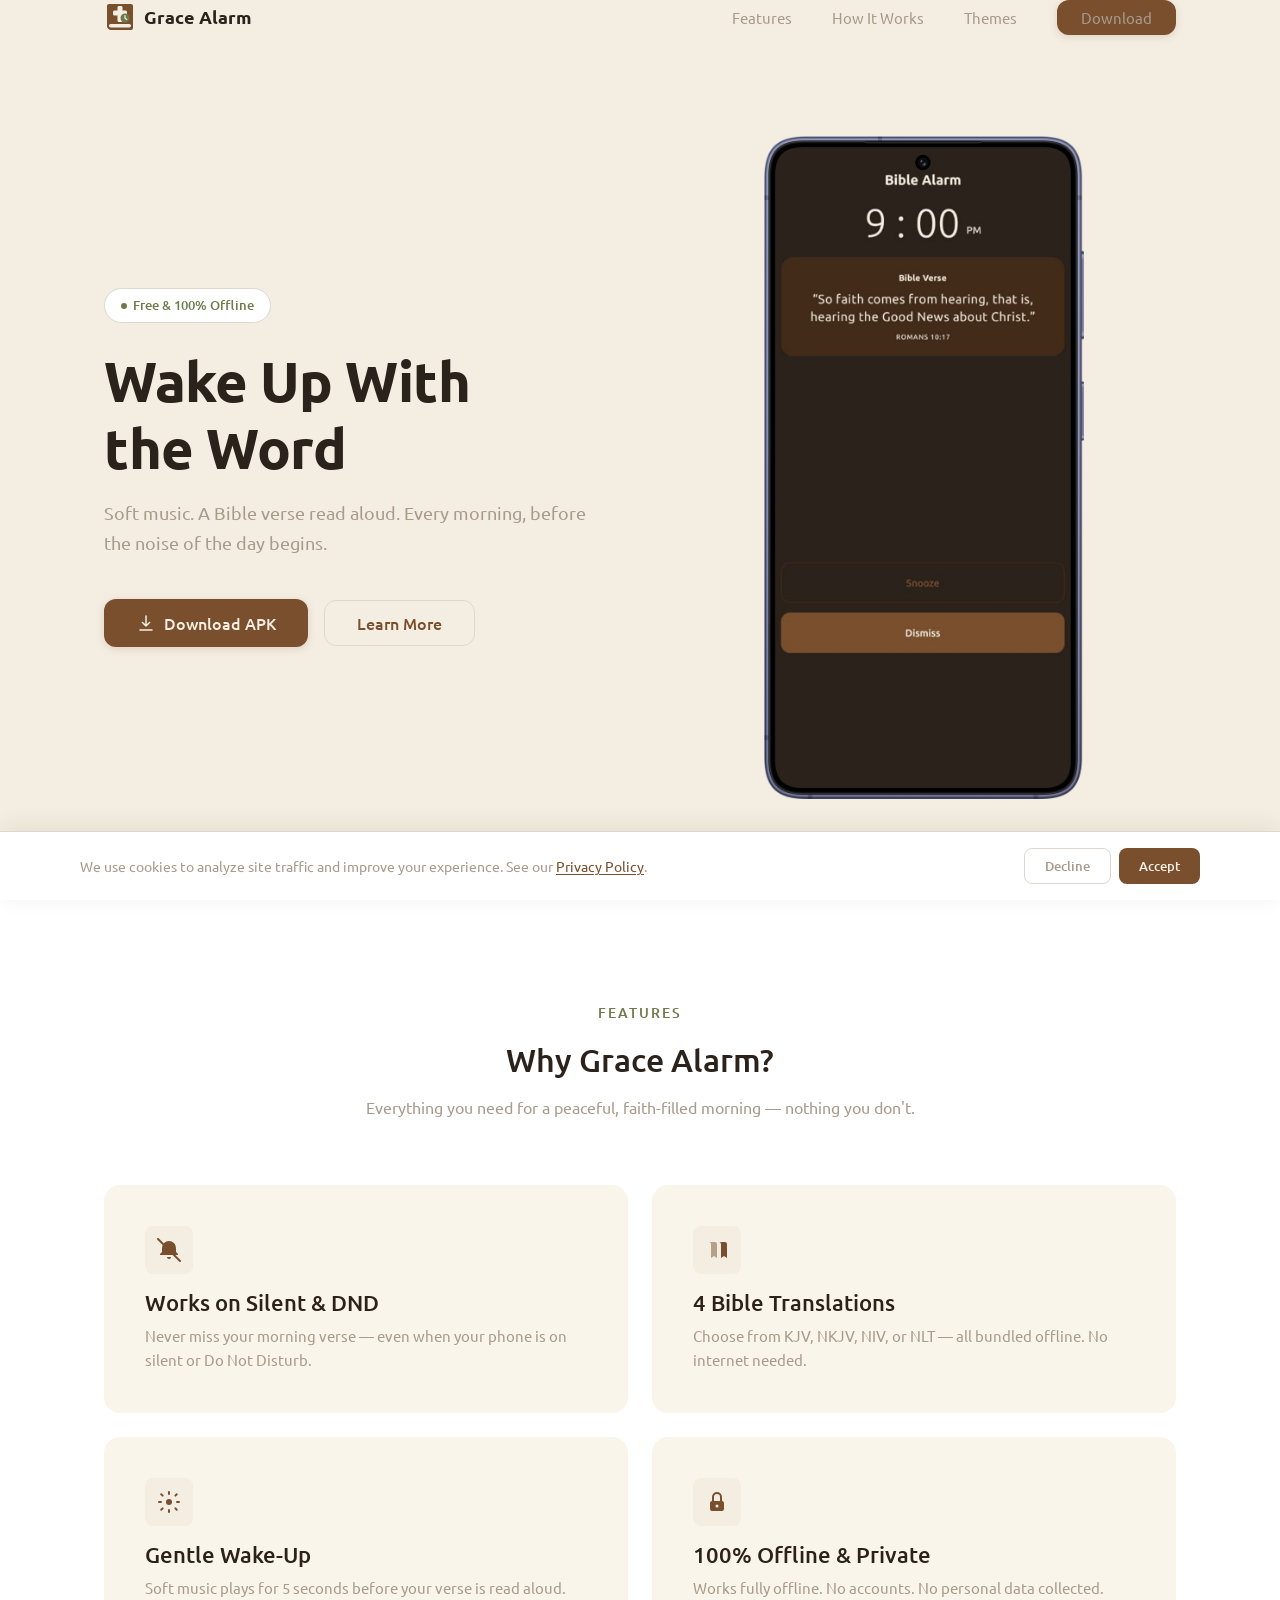
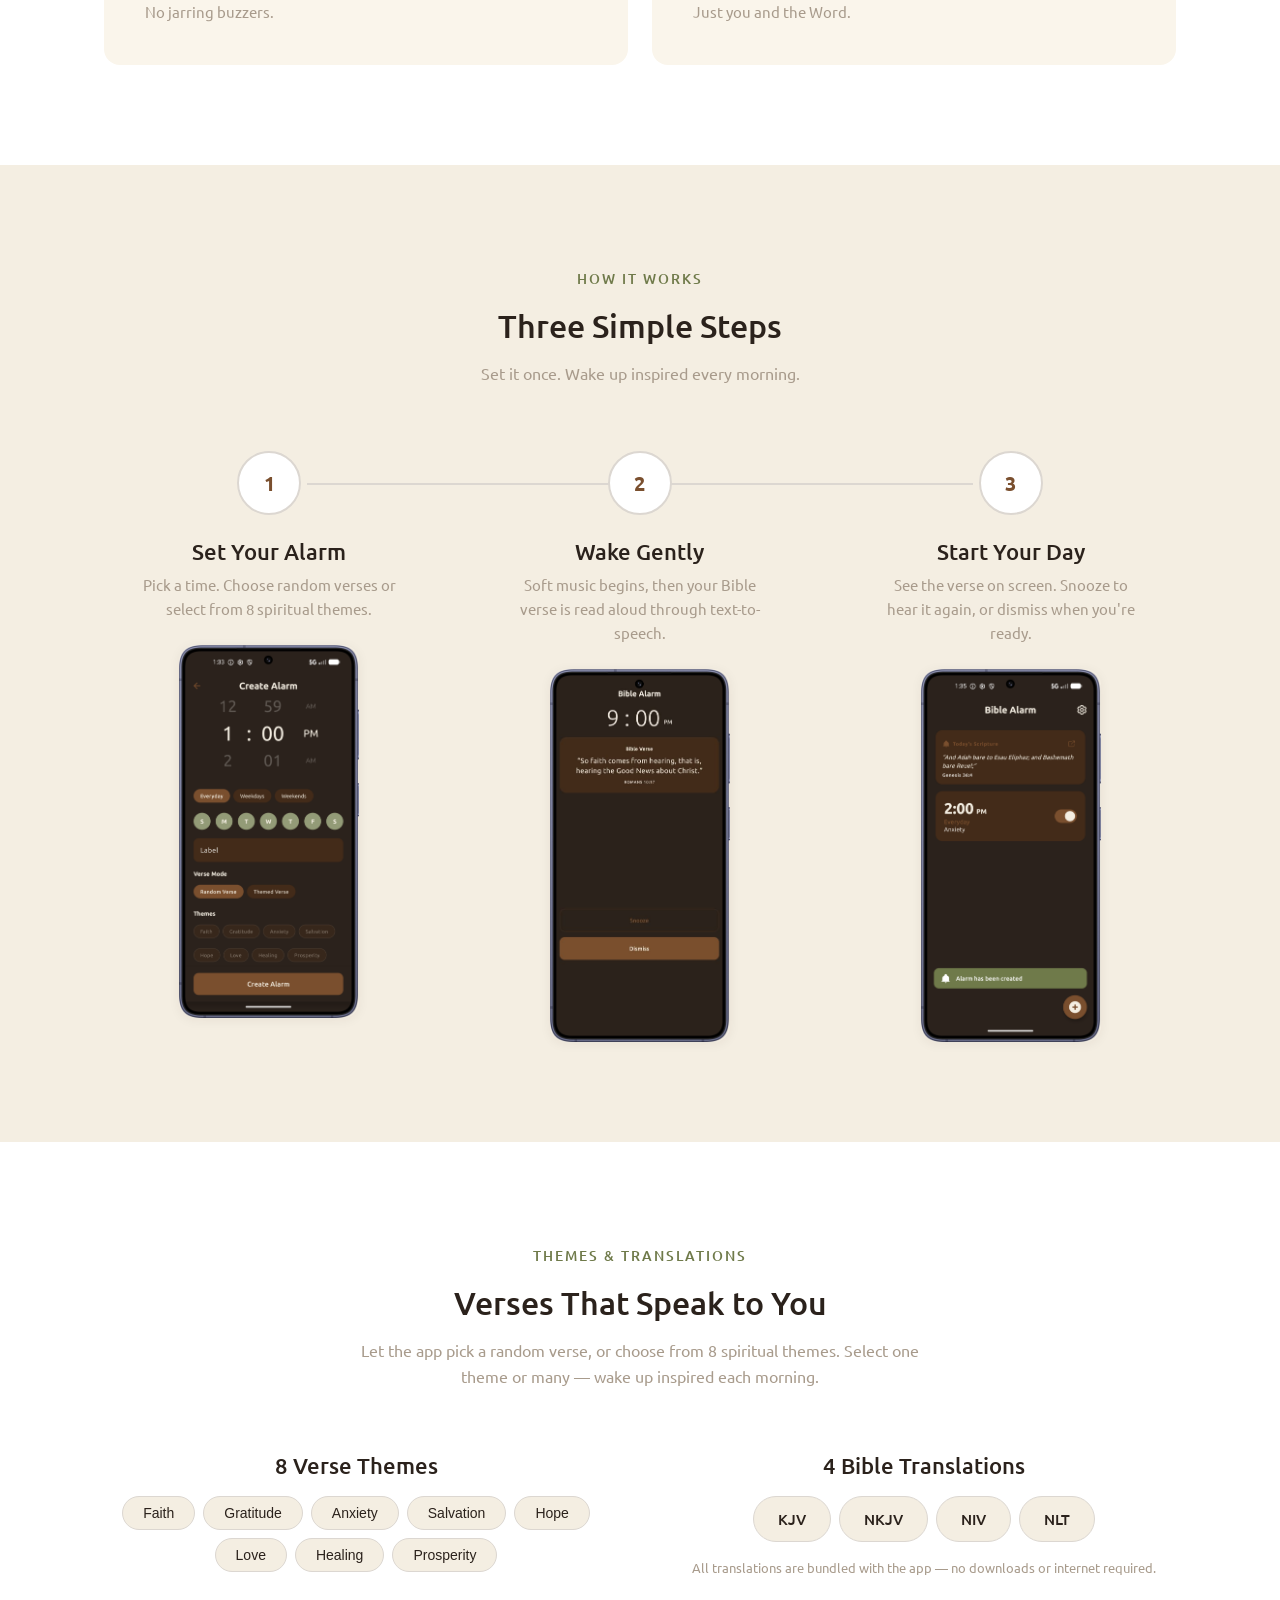
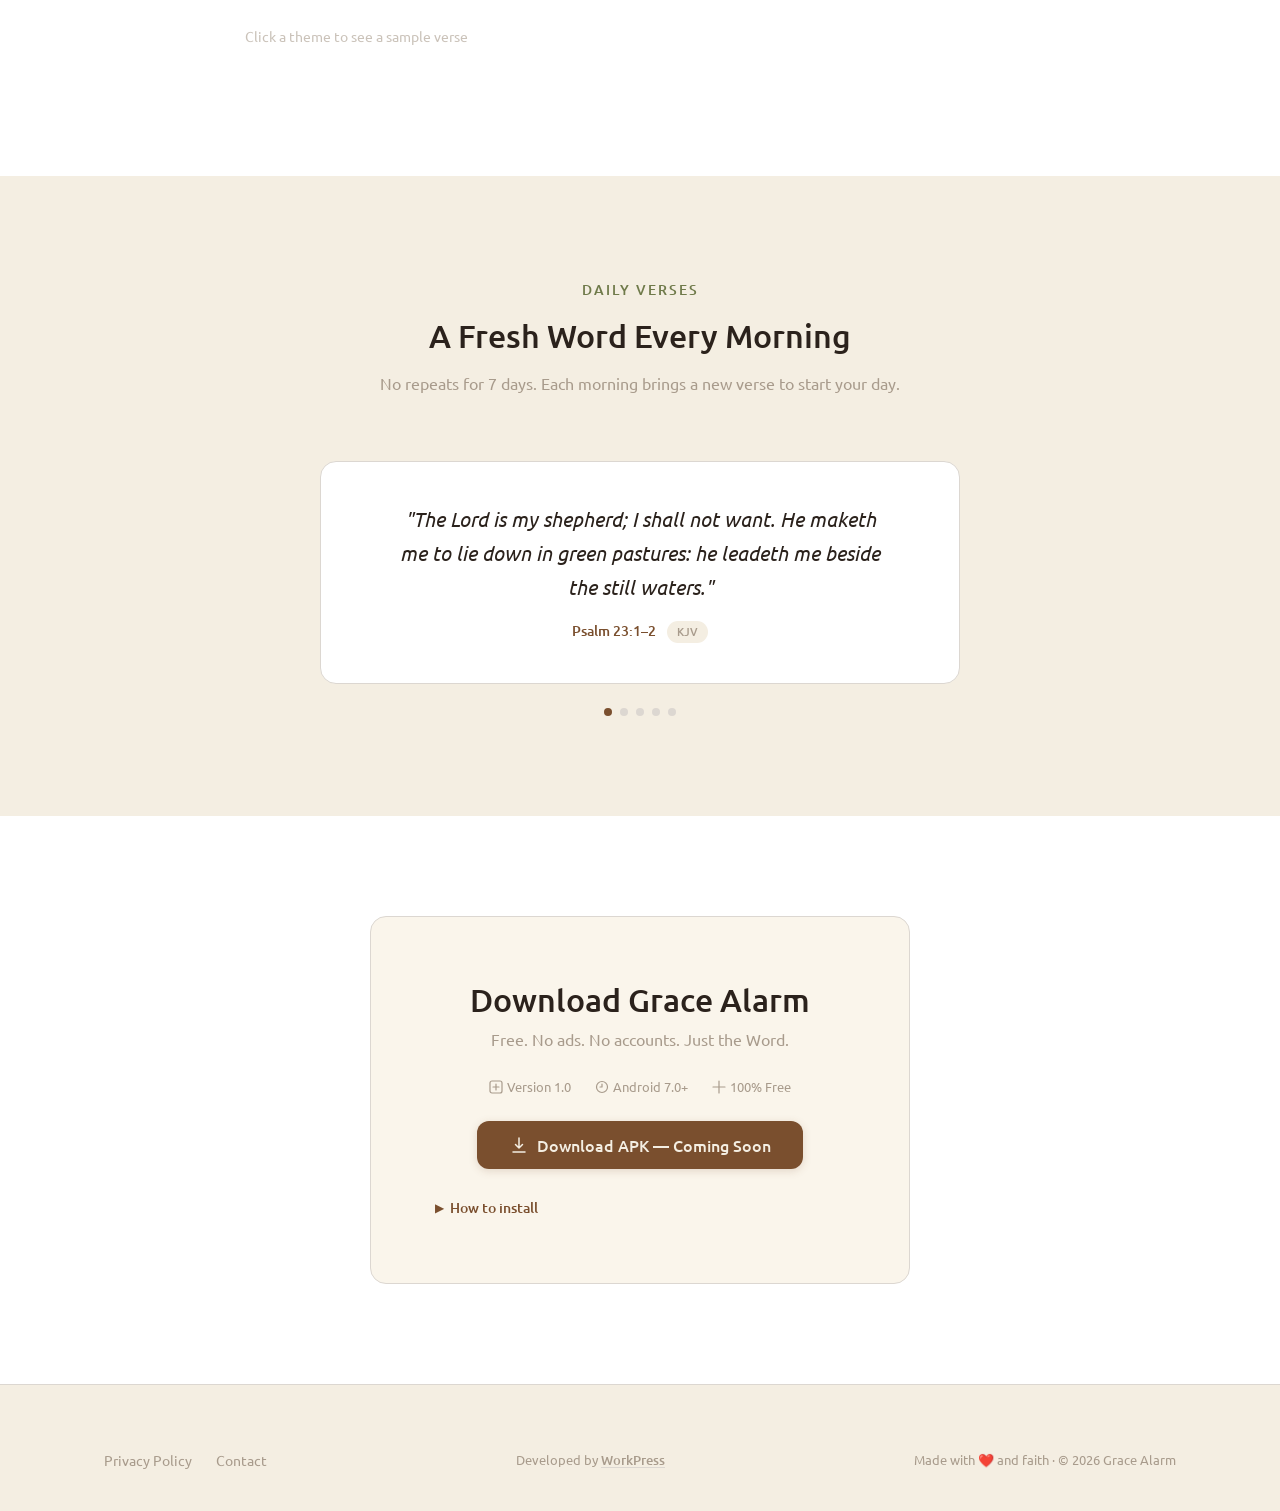
==== commit c63e810d: "feat: complete Sprint 2 content polish, mockup integration, responsive CSS, SEO fixes, and local dev" ====
--- a/index.html
+++ b/index.html
@@ -10,9 +10,11 @@
   <meta name="description" content="A gentle Android alarm that wakes you with soft music and a Bible verse read aloud. 4 translations, 8 themes, 100% offline. Free, no ads.">
   <meta name="keywords" content="Grace Alarm, Christian alarm app, wake up with Bible verse, morning devotional app, Bible TTS alarm, Android Bible alarm">
   <meta name="author" content="WorkPress">
+  <link rel="canonical" href="https://gracealarm.free.nf/">
 
   <!-- Open Graph -->
   <meta property="og:type" content="website">
+  <meta property="og:site_name" content="Grace Alarm">
   <meta property="og:url" content="https://gracealarm.free.nf/">
   <meta property="og:title" content="Grace Alarm — Wake Up With the Word">
   <meta property="og:description" content="A gentle Android alarm that wakes you with soft music and a Bible verse read aloud. 4 translations, 8 themes, 100% offline.">
@@ -22,6 +24,7 @@
   <meta name="twitter:card" content="summary_large_image">
   <meta name="twitter:title" content="Grace Alarm — Wake Up With the Word">
   <meta name="twitter:description" content="A gentle Android alarm that wakes you with soft music and a Bible verse read aloud.">
+  <meta name="twitter:image" content="https://gracealarm.free.nf/assets/images/og-image.jpg">
 
   <!-- Structured Data -->
   <script type="application/ld+json">
@@ -36,6 +39,11 @@
       "price": "0",
       "priceCurrency": "USD"
     },
+    "author": {
+      "@type": "Organization",
+      "name": "WorkPress",
+      "url": "https://workpress.free.nf"
+    },
     "description": "Wake up with soft music and a Bible verse read aloud. 4 Bible translations, 8 verse themes, 100% offline.",
     "downloadUrl": "https://gracealarm.free.nf/downloads/GraceAlarm-v1.0.apk"
   }
@@ -61,10 +69,11 @@
       <nav class="nav">
         <a href="#" class="nav-brand">
           <svg class="nav-brand-icon" viewBox="0 0 32 32" fill="none" xmlns="http://www.w3.org/2000/svg">
-            <rect width="32" height="32" rx="8" fill="#7A4F2E"/>
-            <path d="M16 6C10.48 6 6 10.48 6 16s4.48 10 10 10 10-4.48 10-10S21.52 6 16 6zm0 3c1.66 0 3 1.34 3 3s-1.34 3-3 3-3-1.34-3-3 1.34-3 3-3zm-1 13.5v-2h2v2h-2zm1-4.5a5 5 0 100-10 5 5 0 000 10z" fill="#F4EEE2" opacity="0.9"/>
-            <circle cx="16" cy="12" r="2.5" fill="#F4EEE2"/>
-            <rect x="15" y="15" width="2" height="7" rx="1" fill="#F4EEE2"/>
+            <path d="M3 4C3 2.9 3.9 2 5 2H27C28.1 2 29 2.9 29 4V26C29 27.1 28.1 28 27 28H7C4.8 28 3 26.2 3 24V4Z" fill="#7A4F2E"/>
+            <rect x="5" y="22" width="22" height="3.5" rx="1.75" fill="#F4EEE2"/>
+            <path d="M13.5 5.5C13.5 4.7 14.2 4 15 4H17C17.8 4 18.5 4.7 18.5 5.5V8.5H21.5C22.3 8.5 23 9.2 23 10V12C23 12.8 22.3 13.5 21.5 13.5H18.5V18.5C18.5 19.3 17.8 20 17 20H15C14.2 20 13.5 19.3 13.5 18.5V13.5H10.5C9.7 13.5 9 12.8 9 12V10C9 9.2 9.7 8.5 10.5 8.5H13.5V5.5Z" fill="#F4EEE2"/>
+            <circle cx="21" cy="16" r="4.5" fill="#6F7A4A"/>
+            <path d="M21 13.5V16.2L22.8 17.4" stroke="#F4EEE2" stroke-width="1.2" stroke-linecap="round" stroke-linejoin="round"/>
           </svg>
           Grace Alarm
         </a>
@@ -193,18 +202,33 @@
           <div class="step-number">1</div>
           <h3>Set Your Alarm</h3>
           <p>Pick a time. Choose random verses or select from 8 spiritual themes.</p>
+          <img src="assets/images/mockup-create-alarm.png"
+               alt="Grace Alarm — Create Alarm screen showing time picker and theme selection"
+               class="step-mockup"
+               width="180" height="319"
+               loading="lazy">
         </div>
 
         <div class="step reveal reveal-delay-2">
           <div class="step-number">2</div>
           <h3>Wake Gently</h3>
           <p>Soft music begins, then your Bible verse is read aloud through text-to-speech.</p>
+          <img src="assets/images/mockup-alarm-triggered.png"
+               alt="Grace Alarm — Triggered alarm screen showing gentle wake-up and Scripture playback"
+               class="step-mockup"
+               width="180" height="319"
+               loading="lazy">
         </div>
 
         <div class="step reveal reveal-delay-3">
           <div class="step-number">3</div>
           <h3>Start Your Day</h3>
           <p>See the verse on screen. Snooze to hear it again, or dismiss when you're ready.</p>
+          <img src="assets/images/mockup-home-alarms.png"
+               alt="Grace Alarm — Home screen showing Today's Scripture card and active alarms"
+               class="step-mockup"
+               width="180" height="319"
+               loading="lazy">
         </div>
       </div>
     </div>
@@ -216,7 +240,7 @@
       <div class="themes-header">
         <span class="section-subtitle reveal">Themes &amp; Translations</span>
         <h2 class="reveal reveal-delay-1">Verses That Speak to You</h2>
-        <p class="reveal reveal-delay-2">Choose verses that match your season. Select one theme or many — the app picks a fresh verse each morning.</p>
+        <p class="reveal reveal-delay-2">Let the app pick a random verse, or choose from 8 spiritual themes. Select one theme or many — wake up inspired each morning.</p>
       </div>
 
       <div class="themes-content">
--- a/css/style.css
+++ b/css/style.css
@@ -128,6 +128,7 @@
 }
 
 .section-subtitle {
+  display: inline-block;
   font-size: 0.875rem;
   font-weight: 500;
   text-transform: uppercase;
@@ -372,89 +373,7 @@
   transform: translateY(-4px);
 }
 
-.phone-mockup {
-  width: 280px;
-  max-width: 100%;
-  border-radius: 32px;
-  box-shadow: 0 20px 60px rgba(43, 34, 28, 0.12);
-  border: 8px solid var(--color-text);
-  overflow: hidden;
-  background-color: var(--color-text);
-}
-
-.phone-screen {
-  width: 100%;
-  aspect-ratio: 9 / 19.5;
-  background-color: #3A2E26;
-  display: flex;
-  flex-direction: column;
-  align-items: center;
-  justify-content: center;
-  padding: var(--space-lg) var(--space-md);
-  text-align: center;
-  position: relative;
-  overflow: hidden;
-}
-
-.phone-screen-time {
-  font-size: 3rem;
-  font-weight: 300;
-  color: var(--color-canvas);
-  margin-bottom: var(--space-xs);
-  letter-spacing: 2px;
-}
-
-.phone-screen-label {
-  font-size: 0.75rem;
-  font-weight: 500;
-  text-transform: uppercase;
-  letter-spacing: 2px;
-  color: var(--color-accent);
-  opacity: 0.8;
-  margin-bottom: var(--space-lg);
-}
-
-.phone-screen-verse {
-  font-size: 0.9375rem;
-  font-style: italic;
-  color: var(--color-canvas);
-  line-height: 1.7;
-  opacity: 0.9;
-  max-width: 220px;
-}
-
-.phone-screen-ref {
-  font-size: 0.75rem;
-  color: var(--color-accent);
-  margin-top: var(--space-sm);
-  font-style: normal;
-  font-weight: 500;
-}
-
-.phone-screen-actions {
-  display: flex;
-  gap: var(--space-sm);
-  margin-top: var(--space-lg);
-}
-
-.phone-btn {
-  padding: 8px 20px;
-  border-radius: var(--radius-pill);
-  font-size: 0.75rem;
-  font-weight: 500;
-  border: none;
-  cursor: default;
-}
-
-.phone-btn-dismiss {
-  background-color: rgba(244, 238, 226, 0.15);
-  color: var(--color-canvas);
-}
-
-.phone-btn-snooze {
-  background-color: var(--color-primary);
-  color: var(--color-canvas);
-}
+
 
 /* --- Features --- */
 .features {
@@ -586,6 +505,20 @@
   font-size: 0.9375rem;
   margin: 0 auto;
   max-width: 260px;
+}
+
+.step-mockup {
+  max-width: 180px;
+  width: 100%;
+  height: auto;
+  margin: var(--space-md) auto 0;
+  border-radius: var(--radius-card);
+  box-shadow: var(--shadow-card);
+  transition: transform var(--transition-base);
+}
+
+.step:hover .step-mockup {
+  transform: translateY(-4px);
 }
 
 /* --- Themes & Translations --- */
@@ -1072,8 +1005,8 @@
     order: -1;
   }
 
-  .phone-mockup {
-    width: 220px;
+  .hero-mockup-img {
+    max-width: 260px;
   }
 
   .features-grid {
@@ -1087,6 +1020,12 @@
 
   .steps::before {
     display: none;
+  }
+
+  .step-number {
+    width: 48px;
+    height: 48px;
+    font-size: 1rem;
   }
 
   .themes-content {
@@ -1104,6 +1043,10 @@
     min-height: auto;
     padding-top: calc(var(--header-height) + var(--space-lg));
     padding-bottom: var(--space-xl);
+  }
+
+  .hero-mockup-img {
+    max-width: 220px;
   }
 
   .nav-links {
@@ -1149,8 +1092,29 @@
     padding: var(--space-md);
   }
 
+  .step-mockup {
+    max-width: 140px;
+  }
+
+  .verse-carousel {
+    min-height: 160px;
+  }
+
+  .verse-text {
+    font-size: 1.1rem;
+  }
+
+  .theme-verse-preview {
+    min-height: 60px;
+  }
+
   .download-box {
     padding: var(--space-lg) var(--space-md);
+  }
+
+  .download-meta {
+    flex-direction: column;
+    align-items: center;
   }
 
   .footer-content {
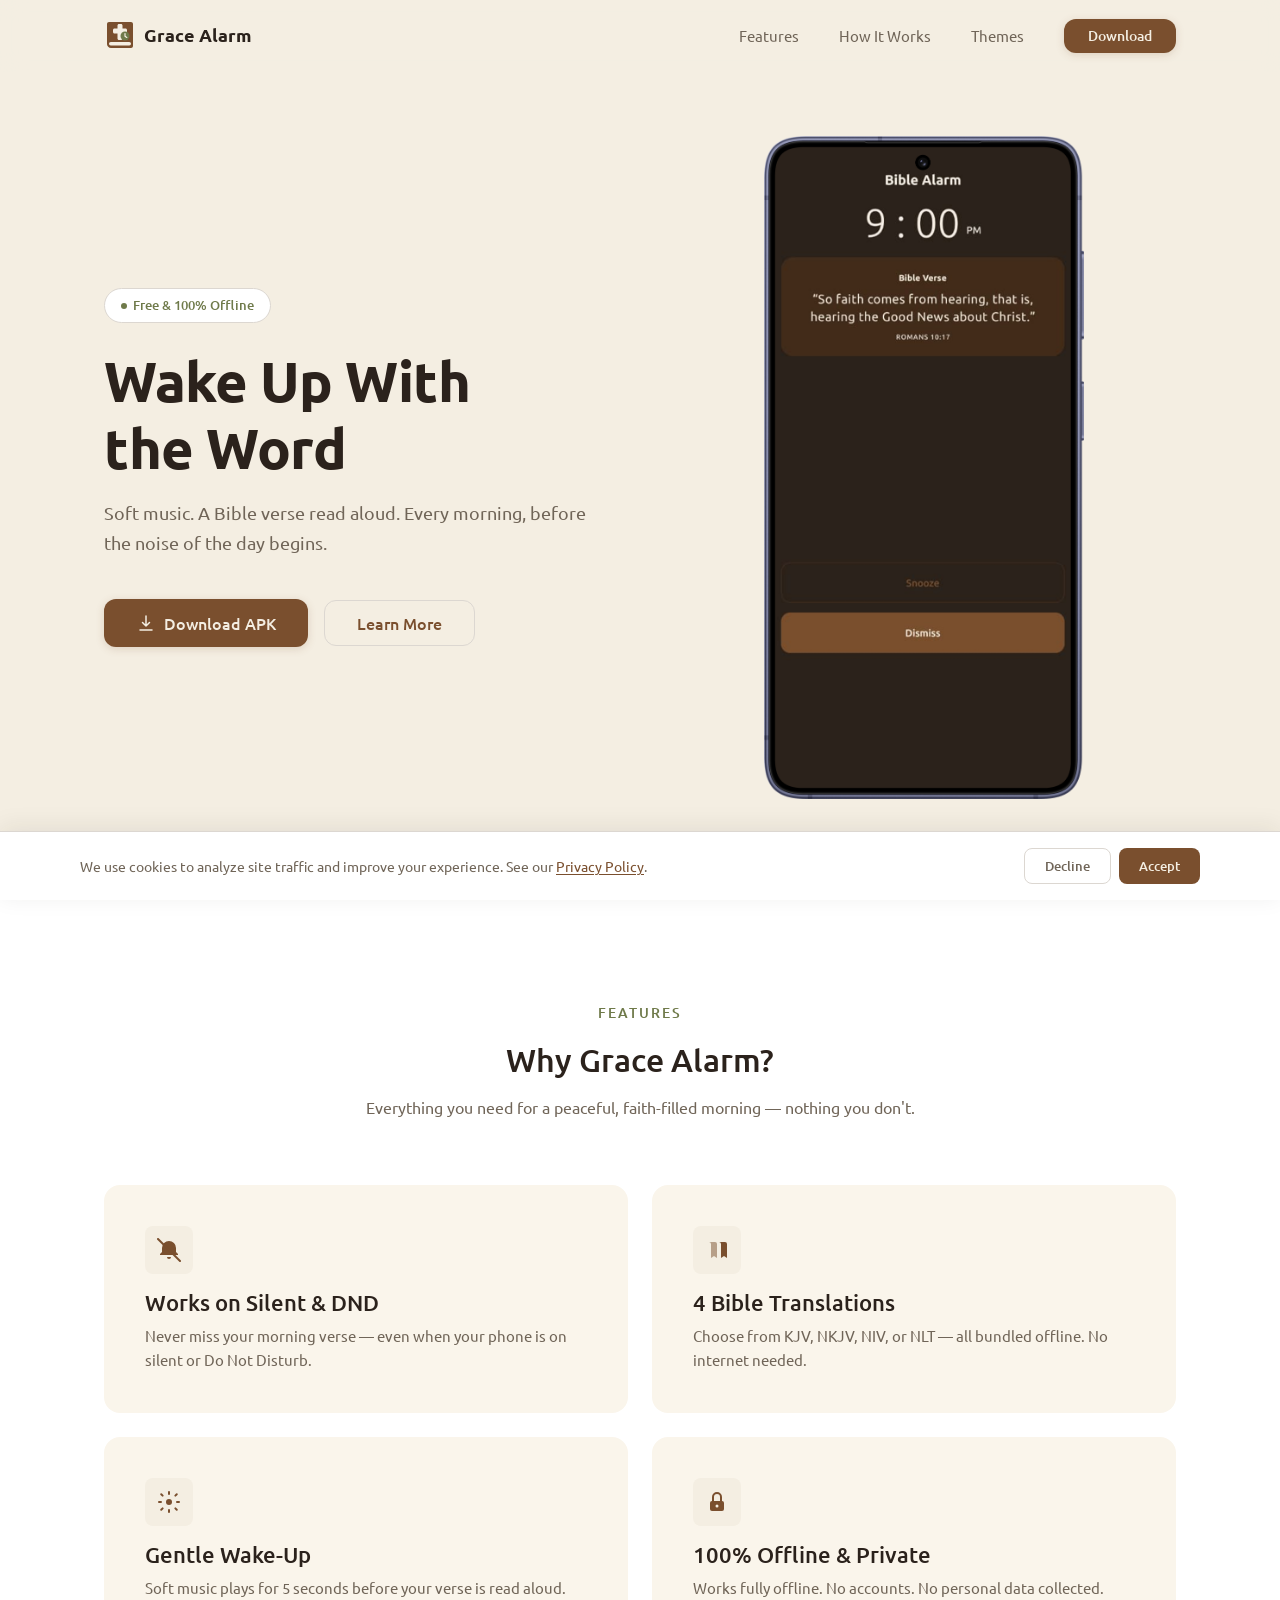
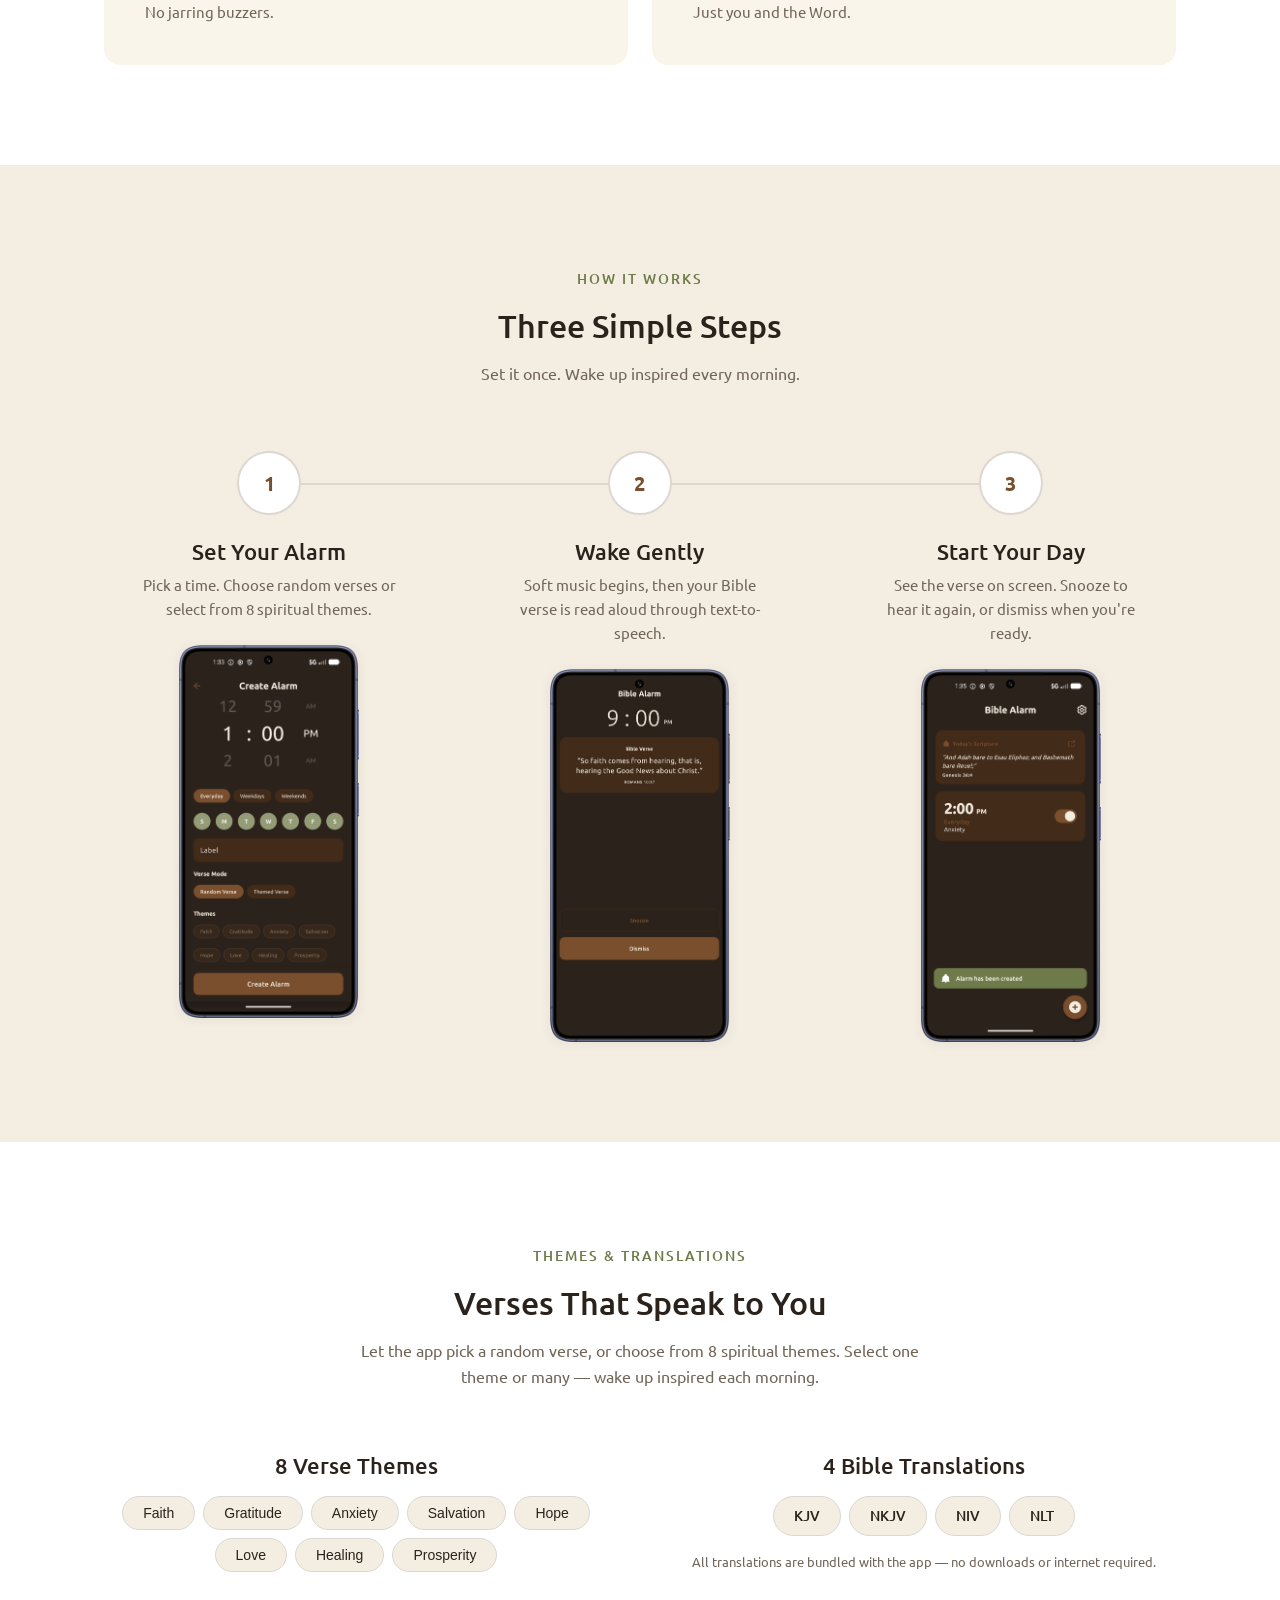
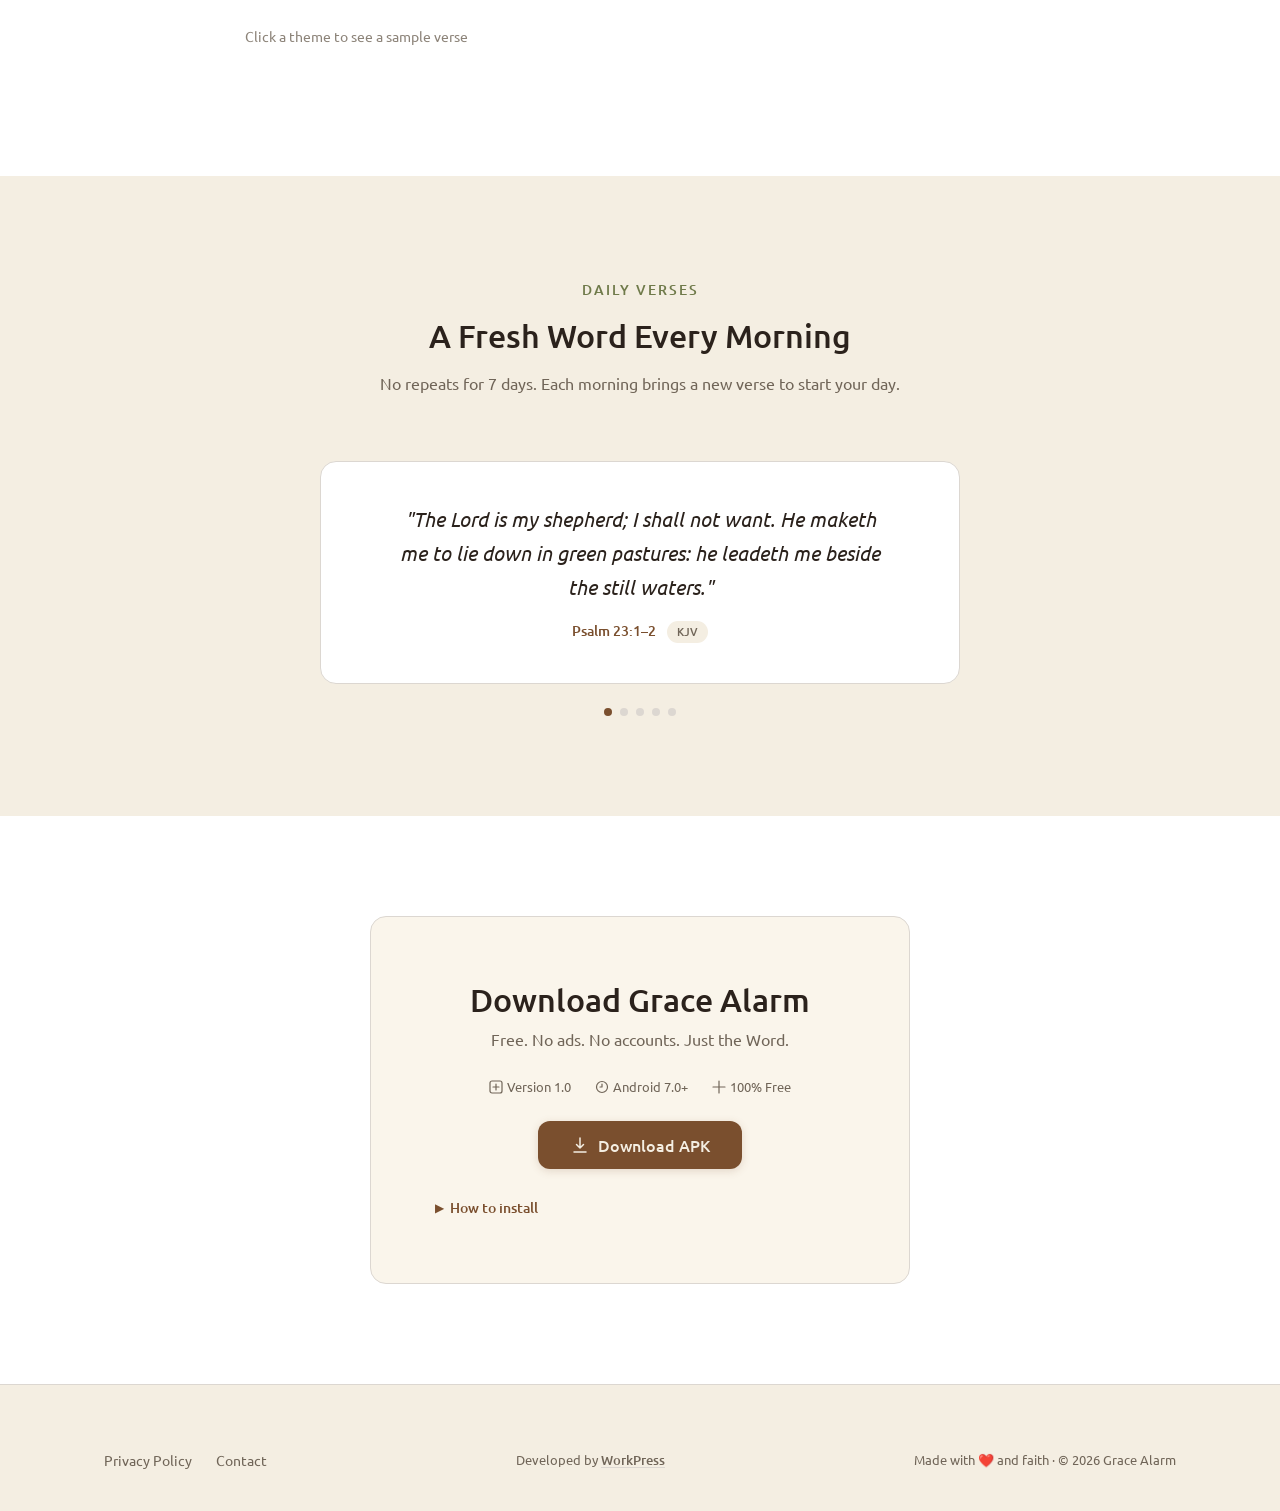
==== commit f467ad34: "feat: add landing page layout, assets, and styling with updated privacy policy canonical link" ====
--- a/index.html
+++ b/index.html
@@ -44,8 +44,7 @@
       "name": "WorkPress",
       "url": "https://workpress.free.nf"
     },
-    "description": "Wake up with soft music and a Bible verse read aloud. 4 Bible translations, 8 verse themes, 100% offline.",
-    "downloadUrl": "https://gracealarm.free.nf/downloads/GraceAlarm-v1.0.apk"
+    "description": "Wake up with soft music and a Bible verse read aloud. 4 Bible translations, 8 verse themes, 100% offline."
   }
   </script>
 
@@ -56,6 +55,14 @@
 
   <!-- Styles -->
   <link rel="stylesheet" href="css/style.css">
+  <noscript>
+    <style>
+      .reveal {
+        opacity: 1 !important;
+        transform: none !important;
+      }
+    </style>
+  </noscript>
 
   <!-- Favicon -->
   <link rel="icon" type="image/svg+xml" href="assets/images/favicon.svg">
@@ -85,7 +92,7 @@
           <a href="#download" class="btn btn-primary nav-cta">Download</a>
         </div>
 
-        <button class="nav-toggle" id="nav-toggle" aria-label="Toggle navigation">
+        <button class="nav-toggle" id="nav-toggle" aria-label="Toggle navigation" aria-expanded="false">
           <span></span>
           <span></span>
           <span></span>
@@ -178,7 +185,7 @@
             <svg viewBox="0 0 24 24" fill="none" xmlns="http://www.w3.org/2000/svg">
               <rect x="5" y="11" width="14" height="10" rx="2" fill="currentColor"/>
               <path d="M8 11V7a4 4 0 118 0v4" stroke="currentColor" stroke-width="2" stroke-linecap="round"/>
-              <circle cx="12" cy="16" r="1.5" fill="#F4EEE2"/>
+              <circle cx="12" cy="16" r="1.5" fill="var(--color-canvas)"/>
             </svg>
           </div>
           <h3>100% Offline &amp; Private</h3>
@@ -302,7 +309,7 @@
           <span class="verse-reference">Proverbs 3:5–6 <span class="verse-translation-tag">NIV</span></span>
         </div>
         <div class="verse-slide" data-slide="4">
-          <p class="verse-text">"God is our refuge and strength, a very present help in trouble. Therefore we will not fear."</p>
+          <p class="verse-text">"God is our refuge and strength, always ready to help in times of trouble. So we will not fear."</p>
           <span class="verse-reference">Psalm 46:1–2 <span class="verse-translation-tag">NLT</span></span>
         </div>
       </div>
@@ -339,11 +346,11 @@
           </span>
         </div>
 
-        <a href="#" class="btn btn-primary" id="cta-download" onclick="handleDownload(event)">
+        <a href="downloads/GraceAlarm-v1.0.apk" class="btn btn-primary" id="cta-download" download="GraceAlarm-v1.0.apk">
           <svg class="btn-icon" viewBox="0 0 20 20" fill="none" xmlns="http://www.w3.org/2000/svg">
             <path d="M10 3v10m0 0l-3.5-3.5M10 13l3.5-3.5M4 17h12" stroke="currentColor" stroke-width="1.5" stroke-linecap="round" stroke-linejoin="round"/>
           </svg>
-          Download APK — Coming Soon
+          Download APK
         </a>
 
         <div class="install-instructions">
--- a/css/style.css
+++ b/css/style.css
@@ -10,7 +10,7 @@
   --color-primary: #7A4F2E;
   --color-primary-hover: #5E3B1F;
   --color-text: #2B221C;
-  --color-text-muted: #A89B8C;
+  --color-text-muted: #706558;
   --color-accent: #6F7A4A;
   --color-accent-hover: #5B6640;
   --color-surface: #FFFFFF;
@@ -90,6 +90,11 @@
 
 a:hover {
   color: var(--color-primary-hover);
+}
+
+:focus-visible {
+  outline: 2px solid var(--color-primary);
+  outline-offset: 2px;
 }
 
 ul, ol {
@@ -218,6 +223,8 @@
   left: 0;
   right: 0;
   height: var(--header-height);
+  display: flex;
+  align-items: center;
   background-color: rgba(244, 238, 226, 0.92);
   backdrop-filter: blur(12px);
   -webkit-backdrop-filter: blur(12px);
@@ -226,6 +233,10 @@
   transition: border-color var(--transition-base), background-color var(--transition-base);
 }
 
+.site-header .container {
+  height: 100%;
+}
+
 .site-header.scrolled {
   border-bottom-color: var(--color-border);
 }
@@ -263,20 +274,25 @@
   gap: var(--space-lg);
 }
 
-.nav-links a {
+.nav-links a:not(.btn) {
   font-size: 0.9375rem;
   font-weight: 400;
   color: var(--color-text-muted);
   transition: color var(--transition-fast);
 }
 
-.nav-links a:hover {
+.nav-links a:not(.btn):hover {
   color: var(--color-text);
 }
 
 .nav-cta {
   padding: 10px 24px;
   font-size: 0.875rem;
+  color: var(--color-canvas);
+}
+
+.nav-cta:hover {
+  color: var(--color-canvas);
 }
 
 .nav-toggle {
@@ -464,10 +480,11 @@
   content: '';
   position: absolute;
   top: 32px;
-  left: calc(16.66% + 24px);
-  right: calc(16.66% + 24px);
+  left: calc((100% - 2 * var(--space-lg)) / 6);
+  right: calc((100% - 2 * var(--space-lg)) / 6);
   height: 2px;
   background-color: var(--color-border);
+  z-index: 0;
 }
 
 .step {
@@ -593,12 +610,18 @@
 }
 
 .theme-verse-preview p {
+  font-style: normal;
+  font-size: 0.875rem;
+  color: var(--color-text-muted);
+  max-width: 100%;
+  opacity: 0.8;
+  transition: opacity var(--transition-base);
+}
+
+.theme-verse-preview p.active-verse {
   font-style: italic;
   font-size: 0.9375rem;
   color: var(--color-text);
-  max-width: 100%;
-  opacity: 0;
-  transition: opacity var(--transition-base);
 }
 
 .theme-verse-preview p.visible {
@@ -613,11 +636,11 @@
 }
 
 .translation-pill {
-  padding: 10px 24px;
+  padding: 8px 20px;
   border-radius: var(--radius-pill);
   background-color: var(--color-canvas);
   border: 1px solid var(--color-border);
-  font-size: 0.9375rem;
+  font-size: 0.875rem;
   font-weight: 500;
   color: var(--color-text);
   transition: border-color var(--transition-fast), transform var(--transition-fast);
@@ -714,6 +737,7 @@
 }
 
 .verse-dot {
+  position: relative;
   width: 8px;
   height: 8px;
   border-radius: 50%;
@@ -722,6 +746,16 @@
   cursor: pointer;
   transition: background-color var(--transition-fast), transform var(--transition-fast);
   padding: 0;
+}
+
+.verse-dot::after {
+  content: '';
+  position: absolute;
+  top: 50%;
+  left: 50%;
+  transform: translate(-50%, -50%);
+  width: 28px;
+  height: 28px;
 }
 
 .verse-dot:hover {
@@ -983,6 +1017,10 @@
 
 /* --- Responsive: Tablet --- */
 @media (max-width: 900px) {
+  .nav-links {
+    gap: var(--space-sm);
+  }
+
   .hero .container {
     grid-template-columns: 1fr;
     text-align: center;
@@ -1035,6 +1073,16 @@
 
 /* --- Responsive: Mobile --- */
 @media (max-width: 600px) {
+  .site-header {
+    backdrop-filter: none;
+    -webkit-backdrop-filter: none;
+    background-color: var(--color-canvas);
+  }
+
+  .site-header.scrolled {
+    border-bottom-color: var(--color-border);
+  }
+
   section {
     padding: var(--space-xl) 0;
   }
@@ -1055,17 +1103,69 @@
     left: 0;
     right: 0;
     bottom: 0;
+    width: 100%;
+    height: calc(100vh - var(--header-height));
+    height: calc(100dvh - var(--header-height));
     background-color: var(--color-canvas);
     flex-direction: column;
     justify-content: flex-start;
+    align-items: center;
     padding-top: var(--space-xl);
+    padding-bottom: var(--space-xl);
     gap: var(--space-md);
     transform: translateX(100%);
     transition: transform var(--transition-base);
+    overflow-y: auto;
+    z-index: 999;
   }
 
   .nav-links.open {
     transform: translateX(0);
+  }
+
+  .nav-links a:not(.btn) {
+    font-size: 1.25rem;
+    font-weight: 500;
+    color: var(--color-text);
+    padding: 12px 24px;
+    border-radius: var(--radius-button);
+    transition: background-color var(--transition-fast), color var(--transition-fast);
+  }
+
+  .nav-links a:not(.btn):hover,
+  .nav-links a:not(.btn):active {
+    background-color: var(--color-surface);
+    color: var(--color-primary);
+  }
+
+  .nav-cta {
+    min-width: 200px;
+    justify-content: center;
+    padding: 14px 32px;
+    font-size: 1rem;
+    margin-top: var(--space-xs);
+  }
+
+  .nav-links.privacy-nav {
+    position: static;
+    transform: none;
+    flex-direction: row;
+    justify-content: flex-end;
+    padding-top: 0;
+    padding-bottom: 0;
+    gap: var(--space-sm);
+    background-color: transparent;
+    transition: none;
+    height: auto;
+    width: auto;
+    z-index: auto;
+    overflow-y: visible;
+  }
+
+  .nav-links.privacy-nav a {
+    font-size: 0.875rem;
+    padding: var(--space-xs) var(--space-sm);
+    border-radius: var(--radius-small);
   }
 
   .nav-toggle {
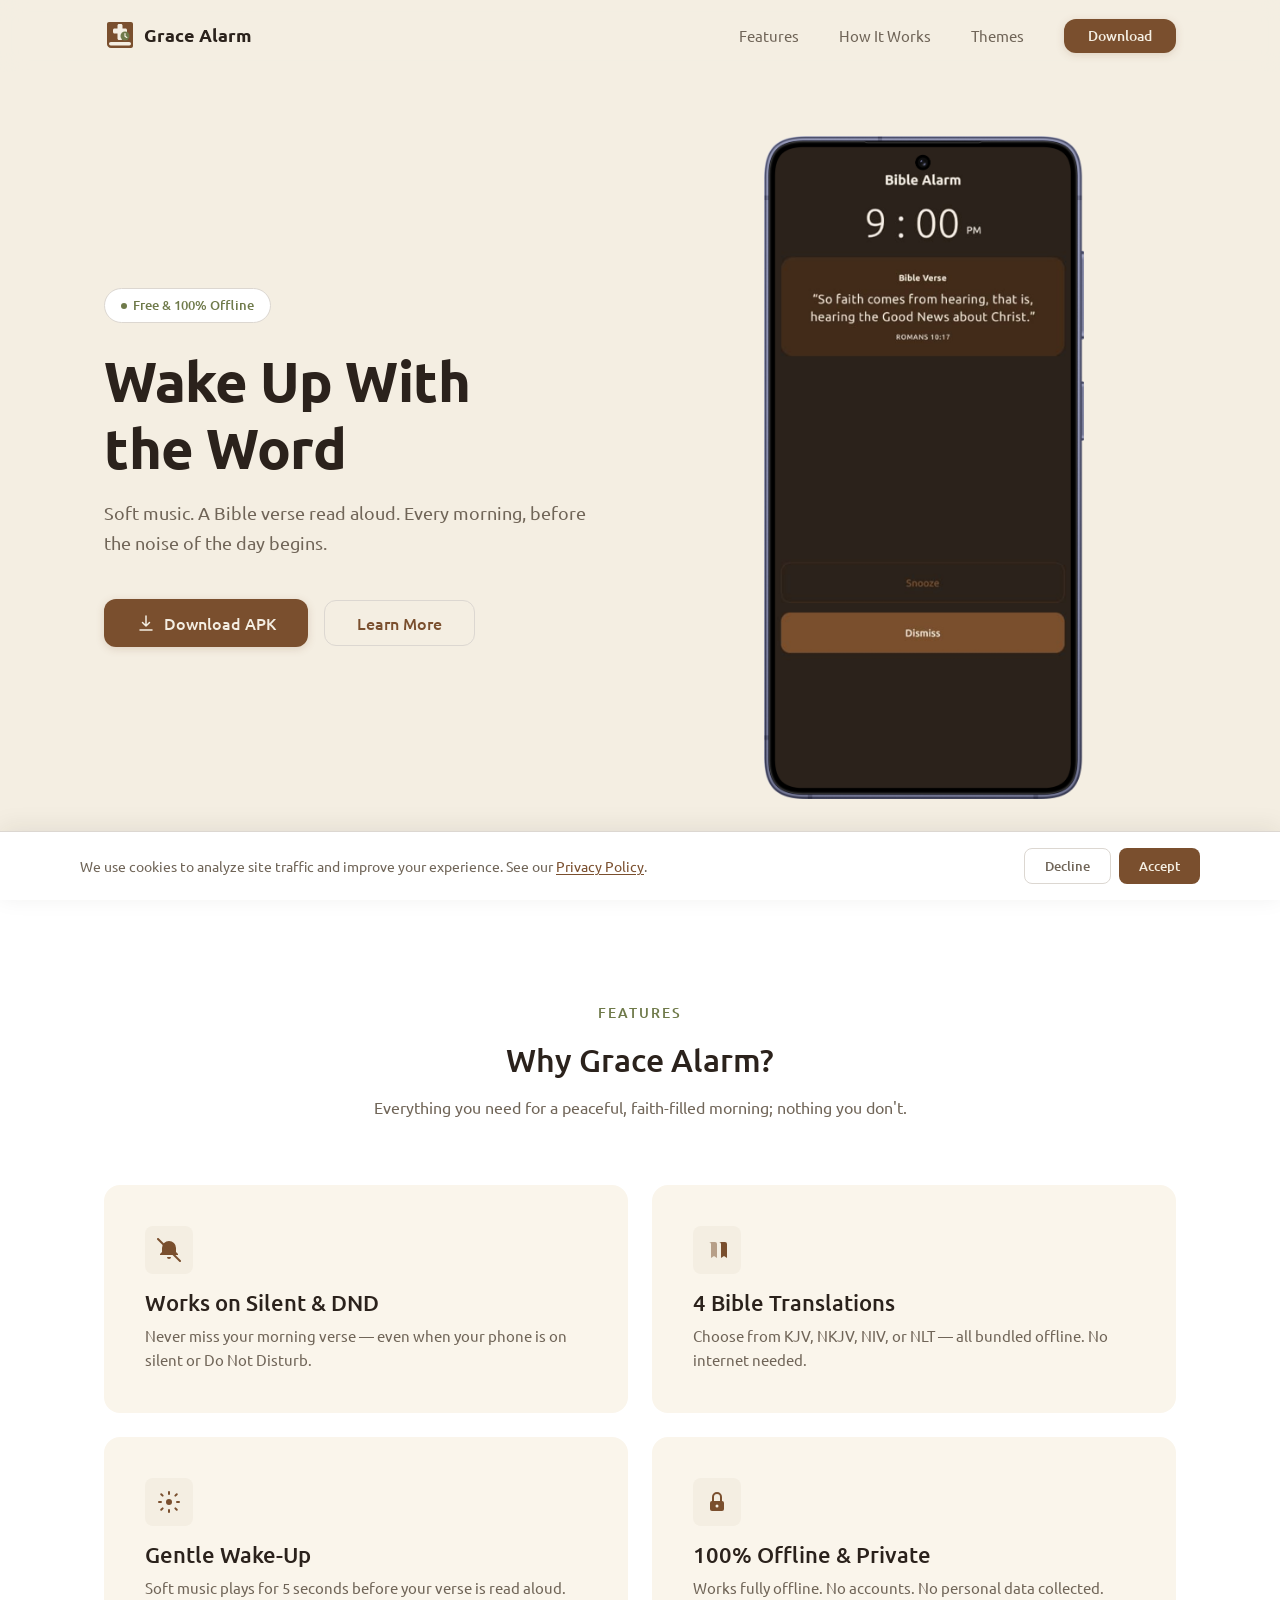
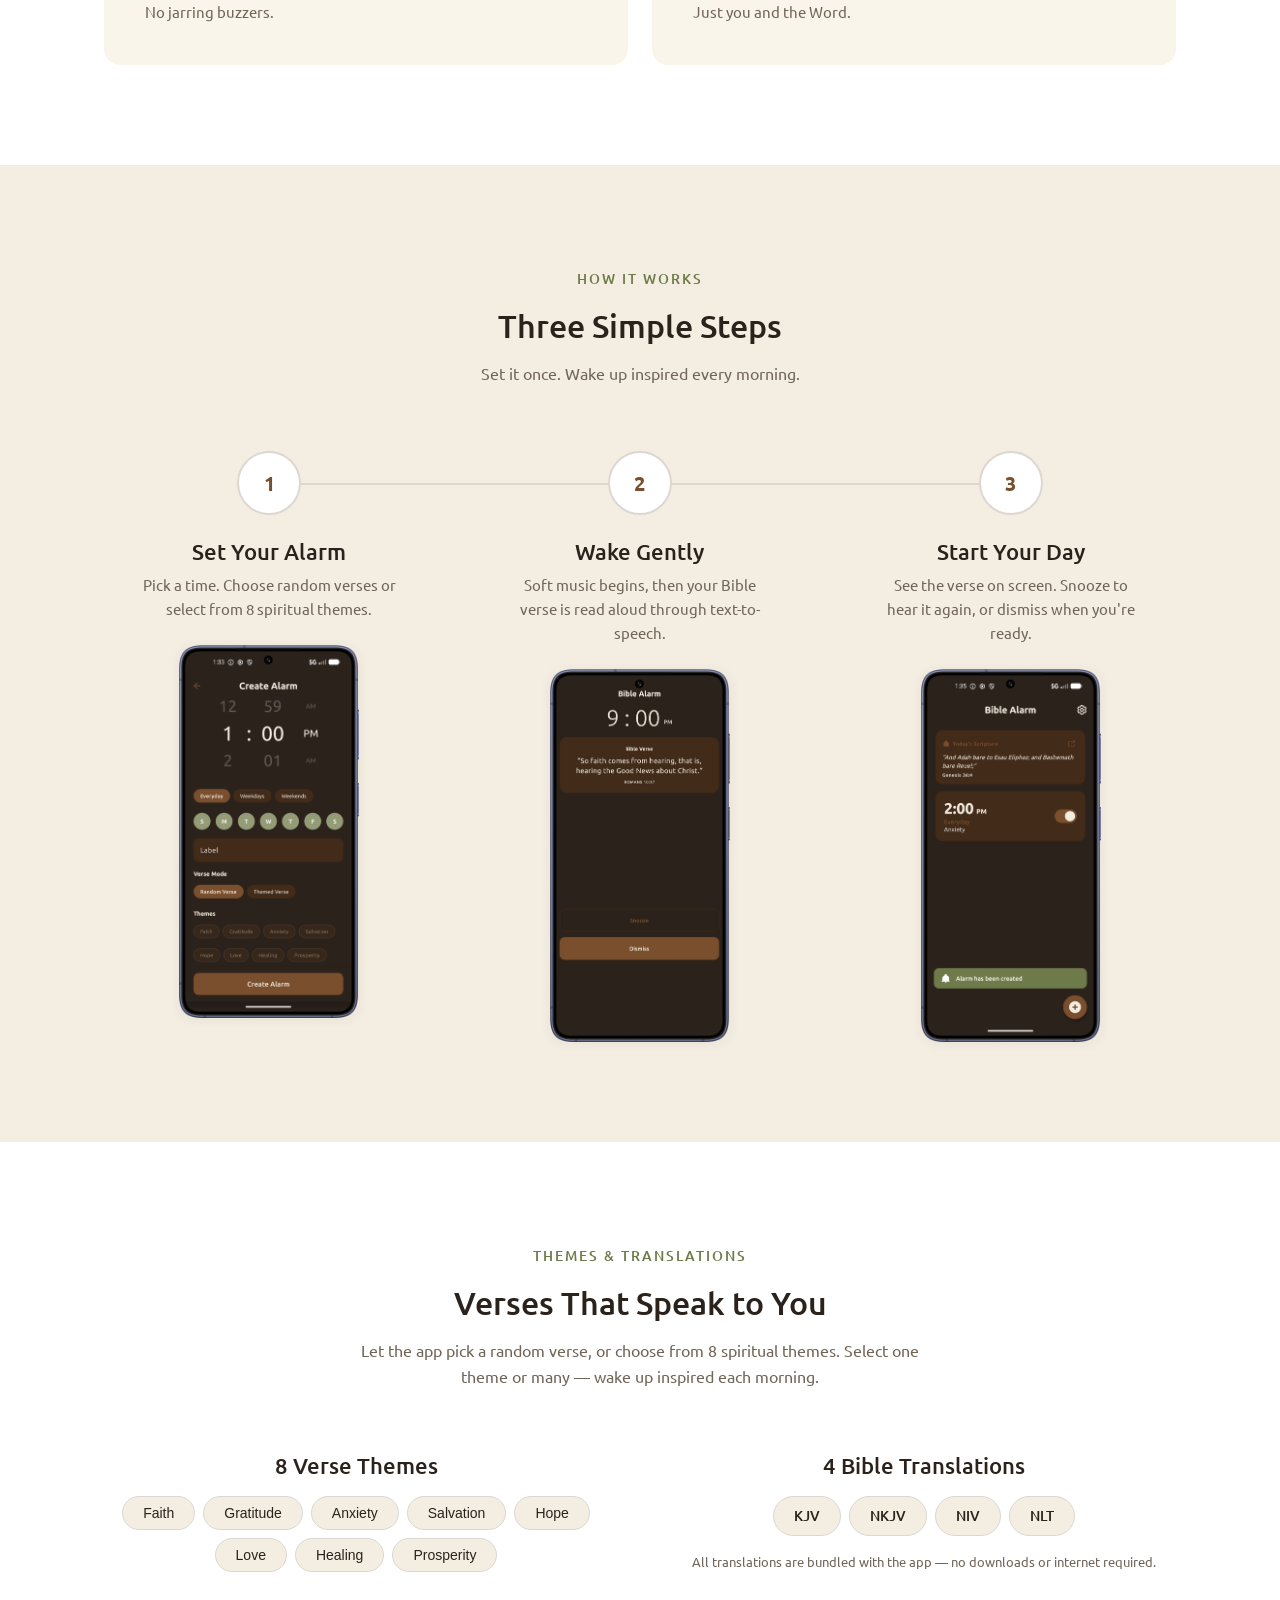
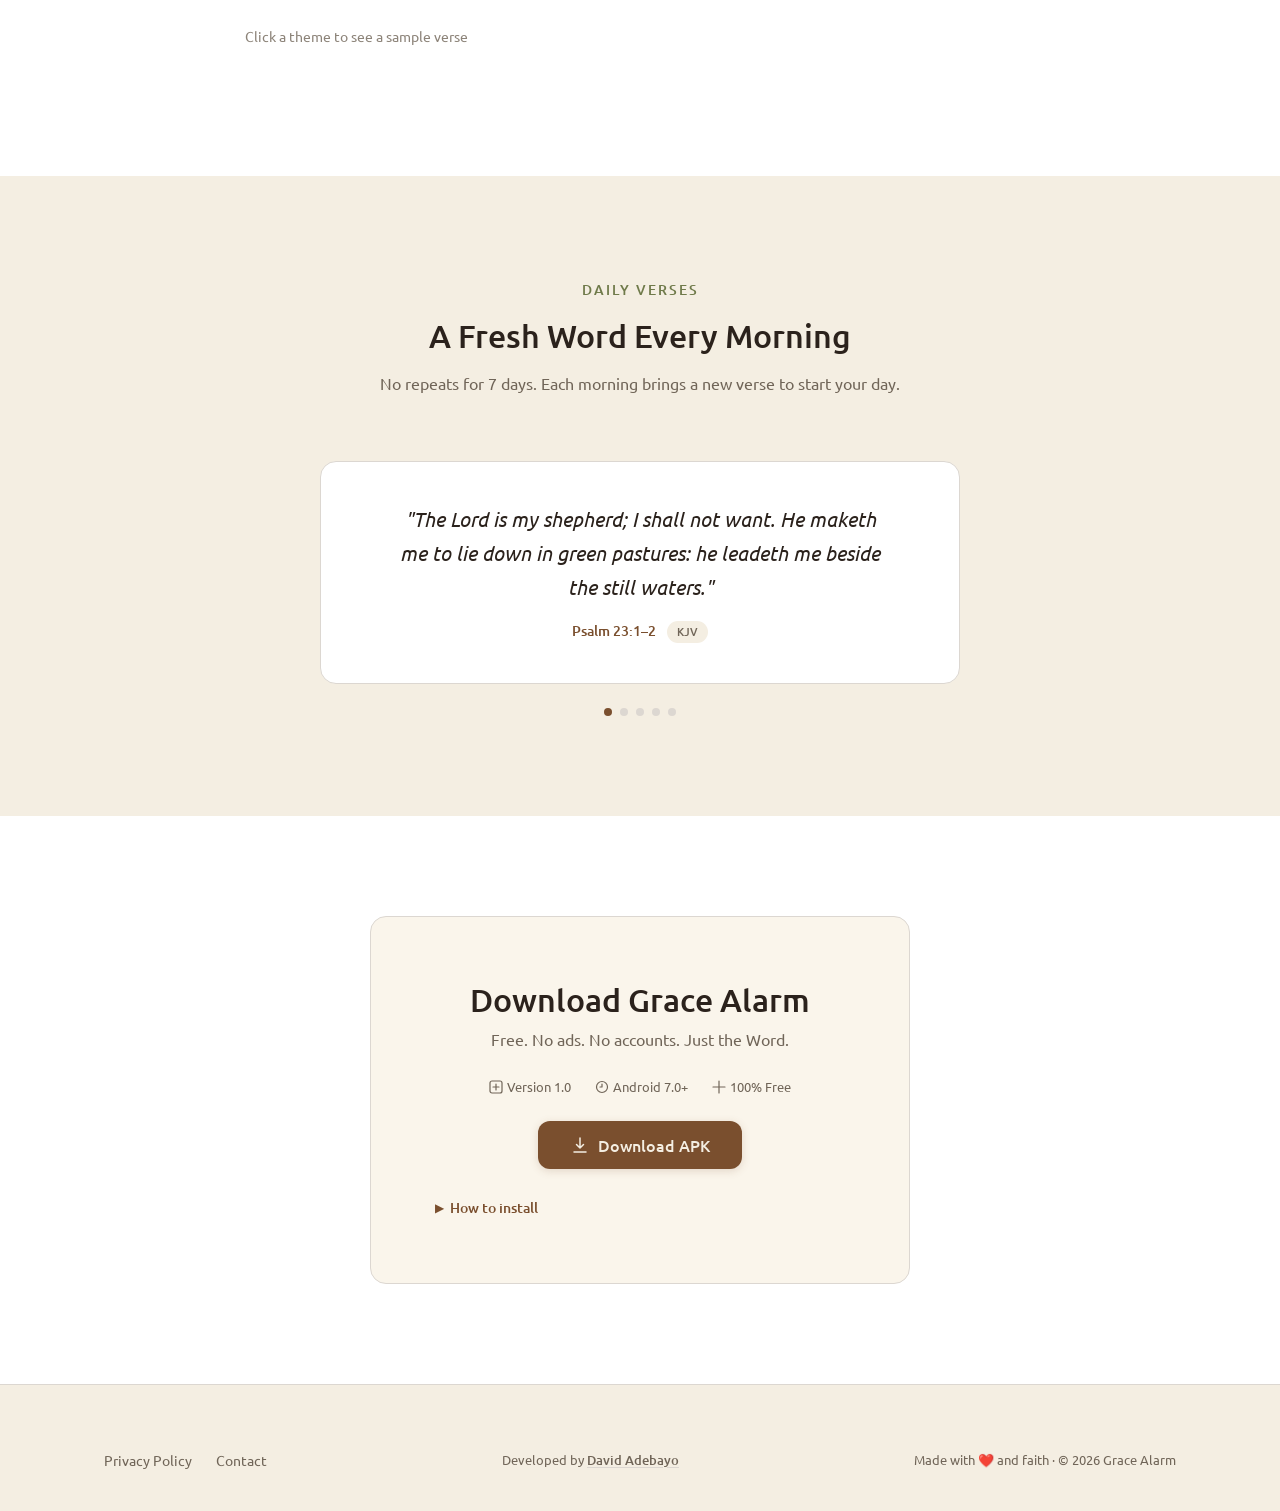
==== commit a539f783: "feat: add core styles, scripts, and v1.0 Android APK download files" ====
--- a/index.html
+++ b/index.html
@@ -1,5 +1,6 @@
 <!DOCTYPE html>
 <html lang="en">
+
 <head>
   <meta charset="UTF-8">
   <meta name="viewport" content="width=device-width, initial-scale=1.0">
@@ -7,8 +8,10 @@
 
   <!-- SEO -->
   <title>Grace Alarm — Wake Up With the Word</title>
-  <meta name="description" content="A gentle Android alarm that wakes you with soft music and a Bible verse read aloud. 4 translations, 8 themes, 100% offline. Free, no ads.">
-  <meta name="keywords" content="Grace Alarm, Christian alarm app, wake up with Bible verse, morning devotional app, Bible TTS alarm, Android Bible alarm">
+  <meta name="description"
+    content="A gentle Android alarm that wakes you with soft music and a Bible verse read aloud. 4 translations, 8 themes, 100% offline. Free, no ads.">
+  <meta name="keywords"
+    content="Grace Alarm, Christian alarm app, wake up with Bible verse, morning devotional app, Bible TTS alarm, Android Bible alarm">
   <meta name="author" content="WorkPress">
   <link rel="canonical" href="https://gracealarm.free.nf/">
 
@@ -17,13 +20,15 @@
   <meta property="og:site_name" content="Grace Alarm">
   <meta property="og:url" content="https://gracealarm.free.nf/">
   <meta property="og:title" content="Grace Alarm — Wake Up With the Word">
-  <meta property="og:description" content="A gentle Android alarm that wakes you with soft music and a Bible verse read aloud. 4 translations, 8 themes, 100% offline.">
+  <meta property="og:description"
+    content="A gentle Android alarm that wakes you with soft music and a Bible verse read aloud. 4 translations, 8 themes, 100% offline.">
   <meta property="og:image" content="https://gracealarm.free.nf/assets/images/og-image.jpg">
 
   <!-- Twitter -->
   <meta name="twitter:card" content="summary_large_image">
   <meta name="twitter:title" content="Grace Alarm — Wake Up With the Word">
-  <meta name="twitter:description" content="A gentle Android alarm that wakes you with soft music and a Bible verse read aloud.">
+  <meta name="twitter:description"
+    content="A gentle Android alarm that wakes you with soft music and a Bible verse read aloud.">
   <meta name="twitter:image" content="https://gracealarm.free.nf/assets/images/og-image.jpg">
 
   <!-- Structured Data -->
@@ -54,7 +59,7 @@
   <link href="https://fonts.googleapis.com/css2?family=Ubuntu:wght@300;400;500;700&display=swap" rel="stylesheet">
 
   <!-- Styles -->
-  <link rel="stylesheet" href="css/style.css">
+  <link rel="stylesheet" href="css/style.css?v=2.2">
   <noscript>
     <style>
       .reveal {
@@ -68,6 +73,7 @@
   <link rel="icon" type="image/svg+xml" href="assets/images/favicon.svg">
   <link rel="icon" type="image/x-icon" href="assets/images/favicon.ico">
 </head>
+
 <body>
 
   <!-- ===== HEADER ===== -->
@@ -76,11 +82,15 @@
       <nav class="nav">
         <a href="#" class="nav-brand">
           <svg class="nav-brand-icon" viewBox="0 0 32 32" fill="none" xmlns="http://www.w3.org/2000/svg">
-            <path d="M3 4C3 2.9 3.9 2 5 2H27C28.1 2 29 2.9 29 4V26C29 27.1 28.1 28 27 28H7C4.8 28 3 26.2 3 24V4Z" fill="#7A4F2E"/>
-            <rect x="5" y="22" width="22" height="3.5" rx="1.75" fill="#F4EEE2"/>
-            <path d="M13.5 5.5C13.5 4.7 14.2 4 15 4H17C17.8 4 18.5 4.7 18.5 5.5V8.5H21.5C22.3 8.5 23 9.2 23 10V12C23 12.8 22.3 13.5 21.5 13.5H18.5V18.5C18.5 19.3 17.8 20 17 20H15C14.2 20 13.5 19.3 13.5 18.5V13.5H10.5C9.7 13.5 9 12.8 9 12V10C9 9.2 9.7 8.5 10.5 8.5H13.5V5.5Z" fill="#F4EEE2"/>
-            <circle cx="21" cy="16" r="4.5" fill="#6F7A4A"/>
-            <path d="M21 13.5V16.2L22.8 17.4" stroke="#F4EEE2" stroke-width="1.2" stroke-linecap="round" stroke-linejoin="round"/>
+            <path d="M3 4C3 2.9 3.9 2 5 2H27C28.1 2 29 2.9 29 4V26C29 27.1 28.1 28 27 28H7C4.8 28 3 26.2 3 24V4Z"
+              fill="#7A4F2E" />
+            <rect x="5" y="22" width="22" height="3.5" rx="1.75" fill="#F4EEE2" />
+            <path
+              d="M13.5 5.5C13.5 4.7 14.2 4 15 4H17C17.8 4 18.5 4.7 18.5 5.5V8.5H21.5C22.3 8.5 23 9.2 23 10V12C23 12.8 22.3 13.5 21.5 13.5H18.5V18.5C18.5 19.3 17.8 20 17 20H15C14.2 20 13.5 19.3 13.5 18.5V13.5H10.5C9.7 13.5 9 12.8 9 12V10C9 9.2 9.7 8.5 10.5 8.5H13.5V5.5Z"
+              fill="#F4EEE2" />
+            <circle cx="21" cy="16" r="4.5" fill="#6F7A4A" />
+            <path d="M21 13.5V16.2L22.8 17.4" stroke="#F4EEE2" stroke-width="1.2" stroke-linecap="round"
+              stroke-linejoin="round" />
           </svg>
           Grace Alarm
         </a>
@@ -119,7 +129,8 @@
         <div class="hero-actions reveal reveal-delay-3">
           <a href="#download" class="btn btn-primary" id="cta-hero">
             <svg class="btn-icon" viewBox="0 0 20 20" fill="none" xmlns="http://www.w3.org/2000/svg">
-              <path d="M10 3v10m0 0l-3.5-3.5M10 13l3.5-3.5M4 17h12" stroke="currentColor" stroke-width="1.5" stroke-linecap="round" stroke-linejoin="round"/>
+              <path d="M10 3v10m0 0l-3.5-3.5M10 13l3.5-3.5M4 17h12" stroke="currentColor" stroke-width="1.5"
+                stroke-linecap="round" stroke-linejoin="round" />
             </svg>
             Download APK
           </a>
@@ -128,7 +139,8 @@
       </div>
 
       <div class="hero-visual reveal reveal-delay-2">
-        <img src="assets/images/mockup-alarm-triggered.png" alt="Grace Alarm App — Triggered Alarm Screen" class="hero-mockup-img" width="340" height="602">
+        <img src="assets/images/mockup-alarm-triggered.png" alt="Grace Alarm App — Triggered Alarm Screen"
+          class="hero-mockup-img" width="340" height="602">
       </div>
     </div>
   </section>
@@ -139,7 +151,8 @@
       <div class="features-header">
         <span class="section-subtitle reveal">Features</span>
         <h2 class="reveal reveal-delay-1">Why Grace Alarm?</h2>
-        <p class="reveal reveal-delay-2">Everything you need for a peaceful, faith-filled morning — nothing you don't.</p>
+        <p class="reveal reveal-delay-2">Everything you need for a peaceful, faith-filled morning; nothing you don't.
+        </p>
       </div>
 
       <div class="features-grid">
@@ -147,8 +160,9 @@
         <div class="feature-card reveal reveal-delay-1">
           <div class="feature-icon">
             <svg viewBox="0 0 24 24" fill="none" xmlns="http://www.w3.org/2000/svg">
-              <path d="M12 3a7 7 0 00-7 7v4l-2 2v1h18v-1l-2-2v-4a7 7 0 00-7-7zm0 18a2 2 0 01-2-2h4a2 2 0 01-2 2z" fill="currentColor"/>
-              <line x1="1" y1="1" x2="23" y2="23" stroke="currentColor" stroke-width="2" stroke-linecap="round"/>
+              <path d="M12 3a7 7 0 00-7 7v4l-2 2v1h18v-1l-2-2v-4a7 7 0 00-7-7zm0 18a2 2 0 01-2-2h4a2 2 0 01-2 2z"
+                fill="currentColor" />
+              <line x1="1" y1="1" x2="23" y2="23" stroke="currentColor" stroke-width="2" stroke-linecap="round" />
             </svg>
           </div>
           <h3>Works on Silent &amp; DND</h3>
@@ -159,8 +173,8 @@
         <div class="feature-card reveal reveal-delay-2">
           <div class="feature-icon">
             <svg viewBox="0 0 24 24" fill="none" xmlns="http://www.w3.org/2000/svg">
-              <path d="M4 4h6a2 2 0 012 2v14l-3-2-3 2V6a2 2 0 00-2-2z" fill="currentColor" opacity="0.5"/>
-              <path d="M14 4h6a2 2 0 012 2v14l-3-2-3 2V6a2 2 0 00-2-2z" fill="currentColor"/>
+              <path d="M4 4h6a2 2 0 012 2v14l-3-2-3 2V6a2 2 0 00-2-2z" fill="currentColor" opacity="0.5" />
+              <path d="M14 4h6a2 2 0 012 2v14l-3-2-3 2V6a2 2 0 00-2-2z" fill="currentColor" />
             </svg>
           </div>
           <h3>4 Bible Translations</h3>
@@ -171,8 +185,10 @@
         <div class="feature-card reveal reveal-delay-3">
           <div class="feature-icon">
             <svg viewBox="0 0 24 24" fill="none" xmlns="http://www.w3.org/2000/svg">
-              <circle cx="12" cy="12" r="3" fill="currentColor"/>
-              <path d="M12 2v2m0 16v2M4.22 4.22l1.42 1.42m12.72 12.72l1.42 1.42M2 12h2m16 0h2M4.22 19.78l1.42-1.42M18.36 5.64l1.42-1.42" stroke="currentColor" stroke-width="2" stroke-linecap="round"/>
+              <circle cx="12" cy="12" r="3" fill="currentColor" />
+              <path
+                d="M12 2v2m0 16v2M4.22 4.22l1.42 1.42m12.72 12.72l1.42 1.42M2 12h2m16 0h2M4.22 19.78l1.42-1.42M18.36 5.64l1.42-1.42"
+                stroke="currentColor" stroke-width="2" stroke-linecap="round" />
             </svg>
           </div>
           <h3>Gentle Wake-Up</h3>
@@ -183,9 +199,9 @@
         <div class="feature-card reveal reveal-delay-4">
           <div class="feature-icon">
             <svg viewBox="0 0 24 24" fill="none" xmlns="http://www.w3.org/2000/svg">
-              <rect x="5" y="11" width="14" height="10" rx="2" fill="currentColor"/>
-              <path d="M8 11V7a4 4 0 118 0v4" stroke="currentColor" stroke-width="2" stroke-linecap="round"/>
-              <circle cx="12" cy="16" r="1.5" fill="var(--color-canvas)"/>
+              <rect x="5" y="11" width="14" height="10" rx="2" fill="currentColor" />
+              <path d="M8 11V7a4 4 0 118 0v4" stroke="currentColor" stroke-width="2" stroke-linecap="round" />
+              <circle cx="12" cy="16" r="1.5" fill="var(--color-canvas)" />
             </svg>
           </div>
           <h3>100% Offline &amp; Private</h3>
@@ -210,10 +226,8 @@
           <h3>Set Your Alarm</h3>
           <p>Pick a time. Choose random verses or select from 8 spiritual themes.</p>
           <img src="assets/images/mockup-create-alarm.png"
-               alt="Grace Alarm — Create Alarm screen showing time picker and theme selection"
-               class="step-mockup"
-               width="180" height="319"
-               loading="lazy">
+            alt="Grace Alarm — Create Alarm screen showing time picker and theme selection" class="step-mockup"
+            width="180" height="319" loading="lazy">
         </div>
 
         <div class="step reveal reveal-delay-2">
@@ -221,10 +235,8 @@
           <h3>Wake Gently</h3>
           <p>Soft music begins, then your Bible verse is read aloud through text-to-speech.</p>
           <img src="assets/images/mockup-alarm-triggered.png"
-               alt="Grace Alarm — Triggered alarm screen showing gentle wake-up and Scripture playback"
-               class="step-mockup"
-               width="180" height="319"
-               loading="lazy">
+            alt="Grace Alarm — Triggered alarm screen showing gentle wake-up and Scripture playback" class="step-mockup"
+            width="180" height="319" loading="lazy">
         </div>
 
         <div class="step reveal reveal-delay-3">
@@ -232,10 +244,8 @@
           <h3>Start Your Day</h3>
           <p>See the verse on screen. Snooze to hear it again, or dismiss when you're ready.</p>
           <img src="assets/images/mockup-home-alarms.png"
-               alt="Grace Alarm — Home screen showing Today's Scripture card and active alarms"
-               class="step-mockup"
-               width="180" height="319"
-               loading="lazy">
+            alt="Grace Alarm — Home screen showing Today's Scripture card and active alarms" class="step-mockup"
+            width="180" height="319" loading="lazy">
         </div>
       </div>
     </div>
@@ -247,21 +257,38 @@
       <div class="themes-header">
         <span class="section-subtitle reveal">Themes &amp; Translations</span>
         <h2 class="reveal reveal-delay-1">Verses That Speak to You</h2>
-        <p class="reveal reveal-delay-2">Let the app pick a random verse, or choose from 8 spiritual themes. Select one theme or many — wake up inspired each morning.</p>
+        <p class="reveal reveal-delay-2">Let the app pick a random verse, or choose from 8 spiritual themes. Select one
+          theme or many — wake up inspired each morning.</p>
       </div>
 
       <div class="themes-content">
         <div class="themes-block reveal reveal-delay-1">
           <h3>8 Verse Themes</h3>
           <div class="theme-chips">
-            <button class="theme-chip" data-theme="faith" data-verse="&ldquo;Now faith is the substance of things hoped for, the evidence of things not seen.&rdquo;" data-ref="— Hebrews 11:1 (KJV)">Faith</button>
-            <button class="theme-chip" data-theme="gratitude" data-verse="&ldquo;Give thanks in all circumstances; for this is God's will for you in Christ Jesus.&rdquo;" data-ref="— 1 Thessalonians 5:18 (NIV)">Gratitude</button>
-            <button class="theme-chip" data-theme="anxiety" data-verse="&ldquo;Cast all your anxiety on him because he cares for you.&rdquo;" data-ref="— 1 Peter 5:7 (NIV)">Anxiety</button>
-            <button class="theme-chip" data-theme="salvation" data-verse="&ldquo;For God so loved the world, that he gave his only begotten Son, that whosoever believeth in him should not perish, but have everlasting life.&rdquo;" data-ref="— John 3:16 (KJV)">Salvation</button>
-            <button class="theme-chip" data-theme="hope" data-verse="&ldquo;For I know the plans I have for you, declares the LORD, plans to prosper you and not to harm you, plans to give you hope and a future.&rdquo;" data-ref="— Jeremiah 29:11 (NIV)">Hope</button>
-            <button class="theme-chip" data-theme="love" data-verse="&ldquo;And now these three remain: faith, hope and love. But the greatest of these is love.&rdquo;" data-ref="— 1 Corinthians 13:13 (NIV)">Love</button>
-            <button class="theme-chip" data-theme="healing" data-verse="&ldquo;He heals the brokenhearted and binds up their wounds.&rdquo;" data-ref="— Psalm 147:3 (NIV)">Healing</button>
-            <button class="theme-chip" data-theme="prosperity" data-verse="&ldquo;Beloved, I wish above all things that thou mayest prosper and be in health, even as thy soul prospereth.&rdquo;" data-ref="— 3 John 1:2 (KJV)">Prosperity</button>
+            <button class="theme-chip" data-theme="faith"
+              data-verse="&ldquo;Now faith is the substance of things hoped for, the evidence of things not seen.&rdquo;"
+              data-ref="— Hebrews 11:1 (KJV)">Faith</button>
+            <button class="theme-chip" data-theme="gratitude"
+              data-verse="&ldquo;Give thanks in all circumstances; for this is God's will for you in Christ Jesus.&rdquo;"
+              data-ref="— 1 Thessalonians 5:18 (NIV)">Gratitude</button>
+            <button class="theme-chip" data-theme="anxiety"
+              data-verse="&ldquo;Cast all your anxiety on him because he cares for you.&rdquo;"
+              data-ref="— 1 Peter 5:7 (NIV)">Anxiety</button>
+            <button class="theme-chip" data-theme="salvation"
+              data-verse="&ldquo;For God so loved the world, that he gave his only begotten Son, that whosoever believeth in him should not perish, but have everlasting life.&rdquo;"
+              data-ref="— John 3:16 (KJV)">Salvation</button>
+            <button class="theme-chip" data-theme="hope"
+              data-verse="&ldquo;For I know the plans I have for you, declares the LORD, plans to prosper you and not to harm you, plans to give you hope and a future.&rdquo;"
+              data-ref="— Jeremiah 29:11 (NIV)">Hope</button>
+            <button class="theme-chip" data-theme="love"
+              data-verse="&ldquo;And now these three remain: faith, hope and love. But the greatest of these is love.&rdquo;"
+              data-ref="— 1 Corinthians 13:13 (NIV)">Love</button>
+            <button class="theme-chip" data-theme="healing"
+              data-verse="&ldquo;He heals the brokenhearted and binds up their wounds.&rdquo;"
+              data-ref="— Psalm 147:3 (NIV)">Healing</button>
+            <button class="theme-chip" data-theme="prosperity"
+              data-verse="&ldquo;Beloved, I wish above all things that thou mayest prosper and be in health, even as thy soul prospereth.&rdquo;"
+              data-ref="— 3 John 1:2 (KJV)">Prosperity</button>
           </div>
           <div class="theme-verse-preview" id="theme-verse-preview">
             <p id="theme-verse-text">Click a theme to see a sample verse</p>
@@ -276,7 +303,8 @@
             <span class="translation-pill">NIV</span>
             <span class="translation-pill">NLT</span>
           </div>
-          <p class="translations-note">All translations are bundled with the app — no downloads or internet required.</p>
+          <p class="translations-note">All translations are bundled with the app — no downloads or internet required.
+          </p>
         </div>
       </div>
     </div>
@@ -293,23 +321,28 @@
 
       <div class="verse-carousel reveal reveal-delay-1" id="verse-carousel">
         <div class="verse-slide active" data-slide="0">
-          <p class="verse-text">"The Lord is my shepherd; I shall not want. He maketh me to lie down in green pastures: he leadeth me beside the still waters."</p>
+          <p class="verse-text">"The Lord is my shepherd; I shall not want. He maketh me to lie down in green pastures:
+            he leadeth me beside the still waters."</p>
           <span class="verse-reference">Psalm 23:1–2 <span class="verse-translation-tag">KJV</span></span>
         </div>
         <div class="verse-slide" data-slide="1">
-          <p class="verse-text">"For I know the plans I have for you, declares the LORD, plans to prosper you and not to harm you, plans to give you hope and a future."</p>
+          <p class="verse-text">"For I know the plans I have for you, declares the LORD, plans to prosper you and not to
+            harm you, plans to give you hope and a future."</p>
           <span class="verse-reference">Jeremiah 29:11 <span class="verse-translation-tag">NIV</span></span>
         </div>
         <div class="verse-slide" data-slide="2">
-          <p class="verse-text">"Be anxious for nothing, but in everything by prayer and supplication, with thanksgiving, let your requests be made known to God."</p>
+          <p class="verse-text">"Be anxious for nothing, but in everything by prayer and supplication, with
+            thanksgiving, let your requests be made known to God."</p>
           <span class="verse-reference">Philippians 4:6 <span class="verse-translation-tag">NKJV</span></span>
         </div>
         <div class="verse-slide" data-slide="3">
-          <p class="verse-text">"Trust in the LORD with all your heart and lean not on your own understanding; in all your ways submit to him, and he will make your paths straight."</p>
+          <p class="verse-text">"Trust in the LORD with all your heart and lean not on your own understanding; in all
+            your ways submit to him, and he will make your paths straight."</p>
           <span class="verse-reference">Proverbs 3:5–6 <span class="verse-translation-tag">NIV</span></span>
         </div>
         <div class="verse-slide" data-slide="4">
-          <p class="verse-text">"God is our refuge and strength, always ready to help in times of trouble. So we will not fear."</p>
+          <p class="verse-text">"God is our refuge and strength, always ready to help in times of trouble. So we will
+            not fear."</p>
           <span class="verse-reference">Psalm 46:1–2 <span class="verse-translation-tag">NLT</span></span>
         </div>
       </div>
@@ -333,22 +366,33 @@
 
         <div class="download-meta">
           <span>
-            <svg width="14" height="14" viewBox="0 0 14 14" fill="none"><rect x="1" y="1" width="12" height="12" rx="2" stroke="currentColor" stroke-width="1.2"/><path d="M4 7h6M7 4v6" stroke="currentColor" stroke-width="1.2" stroke-linecap="round"/></svg>
+            <svg width="14" height="14" viewBox="0 0 14 14" fill="none">
+              <rect x="1" y="1" width="12" height="12" rx="2" stroke="currentColor" stroke-width="1.2" />
+              <path d="M4 7h6M7 4v6" stroke="currentColor" stroke-width="1.2" stroke-linecap="round" />
+            </svg>
             Version 1.0
           </span>
           <span>
-            <svg width="14" height="14" viewBox="0 0 14 14" fill="none"><circle cx="7" cy="7" r="5.5" stroke="currentColor" stroke-width="1.2"/><path d="M5 7h2V4" stroke="currentColor" stroke-width="1.2" stroke-linecap="round" stroke-linejoin="round"/></svg>
+            <svg width="14" height="14" viewBox="0 0 14 14" fill="none">
+              <circle cx="7" cy="7" r="5.5" stroke="currentColor" stroke-width="1.2" />
+              <path d="M5 7h2V4" stroke="currentColor" stroke-width="1.2" stroke-linecap="round"
+                stroke-linejoin="round" />
+            </svg>
             Android 7.0+
           </span>
           <span>
-            <svg width="14" height="14" viewBox="0 0 14 14" fill="none"><path d="M7 1v12M1 7h12" stroke="currentColor" stroke-width="1.2" stroke-linecap="round"/></svg>
+            <svg width="14" height="14" viewBox="0 0 14 14" fill="none">
+              <path d="M7 1v12M1 7h12" stroke="currentColor" stroke-width="1.2" stroke-linecap="round" />
+            </svg>
             100% Free
           </span>
         </div>
 
-        <a href="downloads/GraceAlarm-v1.0.apk" class="btn btn-primary" id="cta-download" download="GraceAlarm-v1.0.apk">
+        <a href="downloads/GraceAlarm-v1.0.apk" class="btn btn-primary" id="cta-download"
+          download="GraceAlarm-v1.0.apk">
           <svg class="btn-icon" viewBox="0 0 20 20" fill="none" xmlns="http://www.w3.org/2000/svg">
-            <path d="M10 3v10m0 0l-3.5-3.5M10 13l3.5-3.5M4 17h12" stroke="currentColor" stroke-width="1.5" stroke-linecap="round" stroke-linejoin="round"/>
+            <path d="M10 3v10m0 0l-3.5-3.5M10 13l3.5-3.5M4 17h12" stroke="currentColor" stroke-width="1.5"
+              stroke-linecap="round" stroke-linejoin="round" />
           </svg>
           Download APK
         </a>
@@ -366,7 +410,8 @@
               <li>Tap <strong>Install</strong> → <strong>Open</strong></li>
             </ol>
             <div class="install-note">
-              ⚠️ Your phone may warn about installing from outside the Play Store. This is normal for direct downloads. Grace Alarm is safe and ad-free.
+              ⚠️ Your phone may warn about installing from outside the Play Store. This is normal for direct downloads.
+              Grace Alarm is safe and ad-free.
             </div>
           </div>
         </div>
@@ -383,7 +428,7 @@
           <a href="mailto:info.workpressmail@gmail.com">Contact</a>
         </div>
         <div class="footer-credit">
-          Developed by <a href="https://workpress.free.nf/?i=1" target="_blank" rel="noopener noreferrer">WorkPress</a>
+          Developed by <a href="https://davidadebayo.free.nf/" target="_blank" rel="noopener noreferrer">David Adebayo</a>
         </div>
         <div class="footer-copy">
           Made with ❤️ and faith · © 2026 Grace Alarm
@@ -391,12 +436,20 @@
       </div>
     </div>
   </footer>
+
+  <!-- ===== SCROLL TO TOP ===== -->
+  <button class="scroll-top-btn" id="scroll-top-btn" aria-label="Scroll to top">
+    <svg viewBox="0 0 20 20" fill="none" xmlns="http://www.w3.org/2000/svg">
+      <path d="M10 16V4m0 0L4.5 9.5M10 4l5.5 5.5" stroke="currentColor" stroke-width="1.5" stroke-linecap="round" stroke-linejoin="round"/>
+    </svg>
+  </button>
 
   <!-- ===== COOKIE CONSENT ===== -->
   <div class="cookie-banner" id="cookie-banner">
     <div class="cookie-inner">
       <p class="cookie-text">
-        We use cookies to analyze site traffic and improve your experience. See our <a href="privacy.html">Privacy Policy</a>.
+        We use cookies to analyze site traffic and improve your experience. See our <a href="privacy.html">Privacy
+          Policy</a>.
       </p>
       <div class="cookie-actions">
         <button class="cookie-btn cookie-btn-decline" id="cookie-decline">Decline</button>
@@ -406,7 +459,8 @@
   </div>
 
   <!-- Scripts -->
-  <script src="js/main.js"></script>
-  <script src="js/analytics.js"></script>
+  <script src="js/main.js?v=2.2"></script>
+  <script src="js/analytics.js?v=2.2"></script>
 </body>
-</html>
+
+</html>
--- a/css/style.css
+++ b/css/style.css
@@ -1095,6 +1095,16 @@
 
   .hero-mockup-img {
     max-width: 220px;
+  }
+
+  .hero-actions {
+    flex-direction: column;
+    width: 100%;
+  }
+
+  .hero-actions .btn {
+    width: 100%;
+    justify-content: center;
   }
 
   .nav-links {
@@ -1233,6 +1243,49 @@
   }
 }
 
+/* --- Scroll to Top Button --- */
+.scroll-top-btn {
+  position: fixed;
+  bottom: var(--space-md);
+  right: var(--space-md);
+  width: 44px;
+  height: 44px;
+  border-radius: 50%;
+  background-color: var(--color-primary);
+  color: var(--color-canvas);
+  border: none;
+  cursor: pointer;
+  display: flex;
+  align-items: center;
+  justify-content: center;
+  box-shadow: var(--shadow-button);
+  opacity: 0;
+  visibility: hidden;
+  transform: translateY(12px);
+  transition: opacity var(--transition-base), visibility var(--transition-base), transform var(--transition-base), background-color var(--transition-fast);
+  z-index: 90;
+}
+
+.scroll-top-btn.visible {
+  opacity: 1;
+  visibility: visible;
+  transform: translateY(0);
+}
+
+.scroll-top-btn:hover {
+  background-color: var(--color-primary-hover);
+  transform: translateY(-2px);
+}
+
+.scroll-top-btn:active {
+  transform: scale(0.95);
+}
+
+.scroll-top-btn svg {
+  width: 20px;
+  height: 20px;
+}
+
 /* --- Privacy Policy Page --- */
 .privacy-page {
   padding-top: calc(var(--header-height) + var(--space-xl));
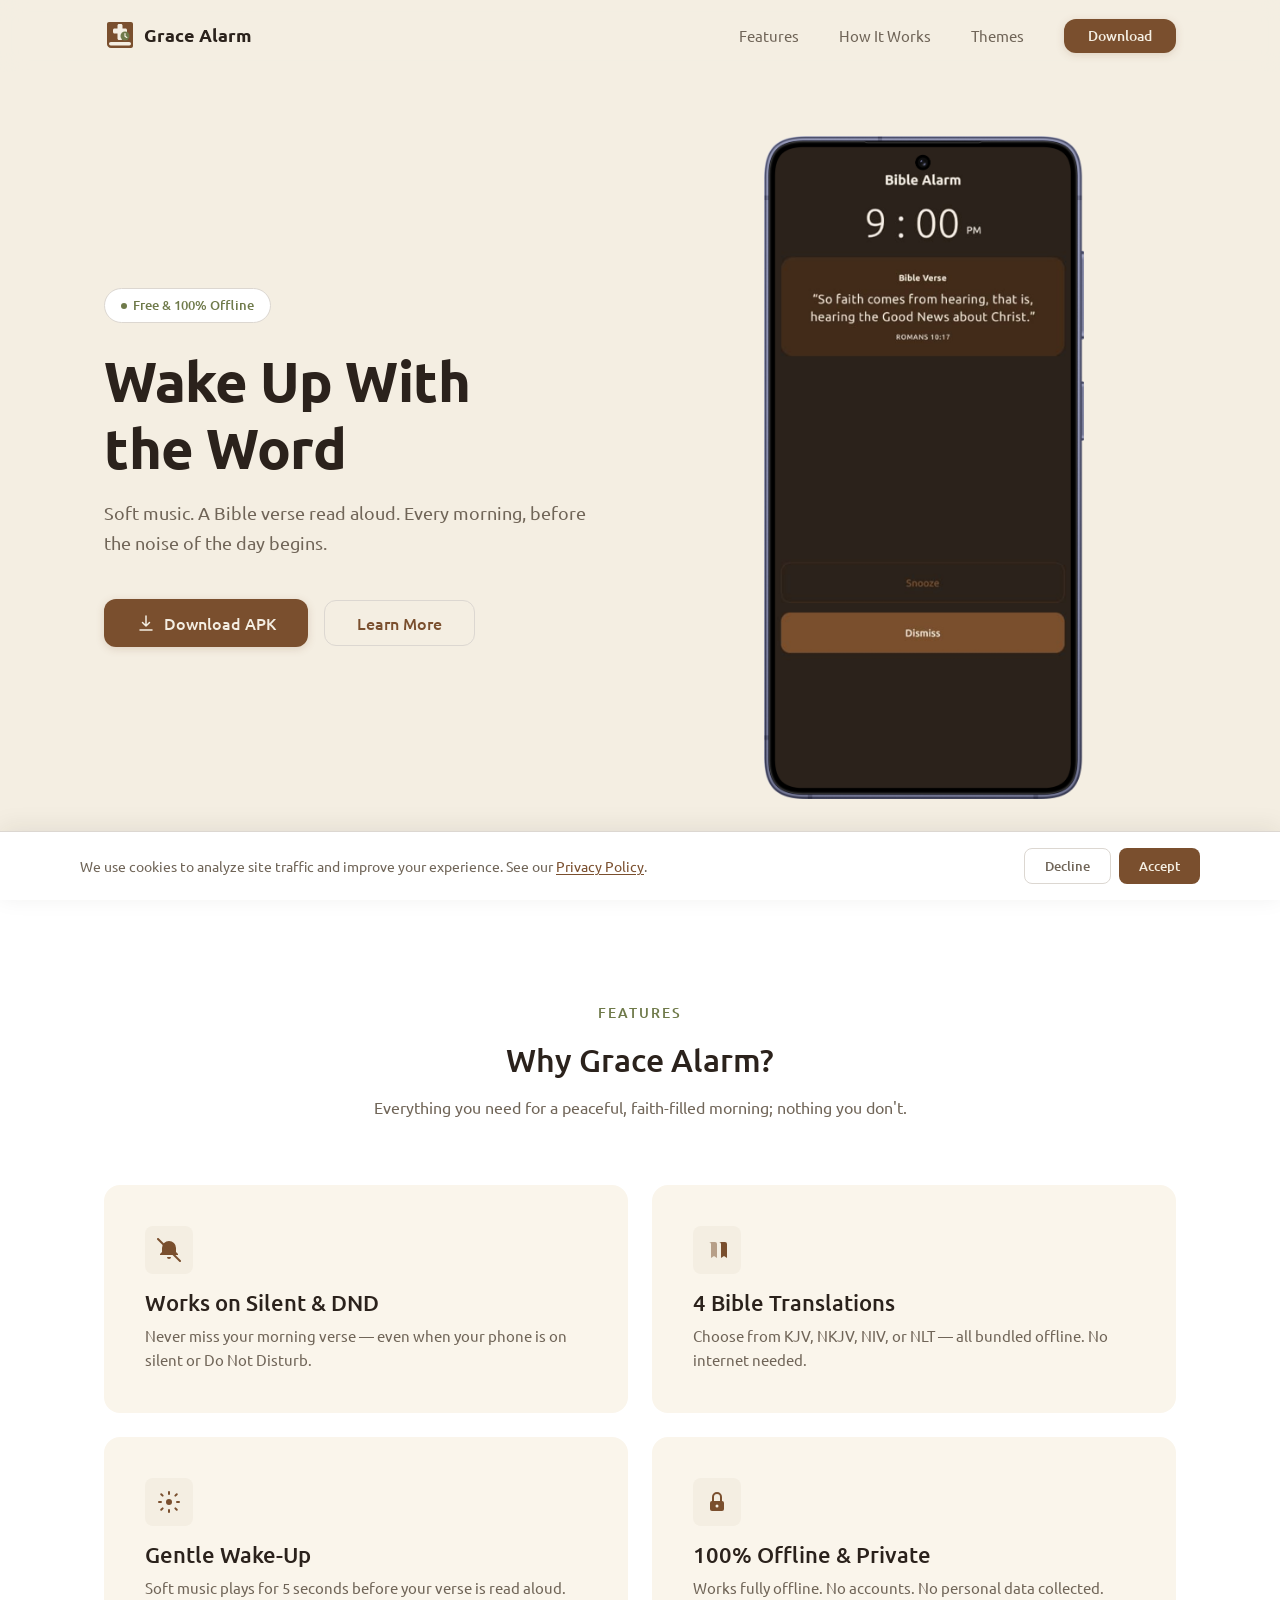
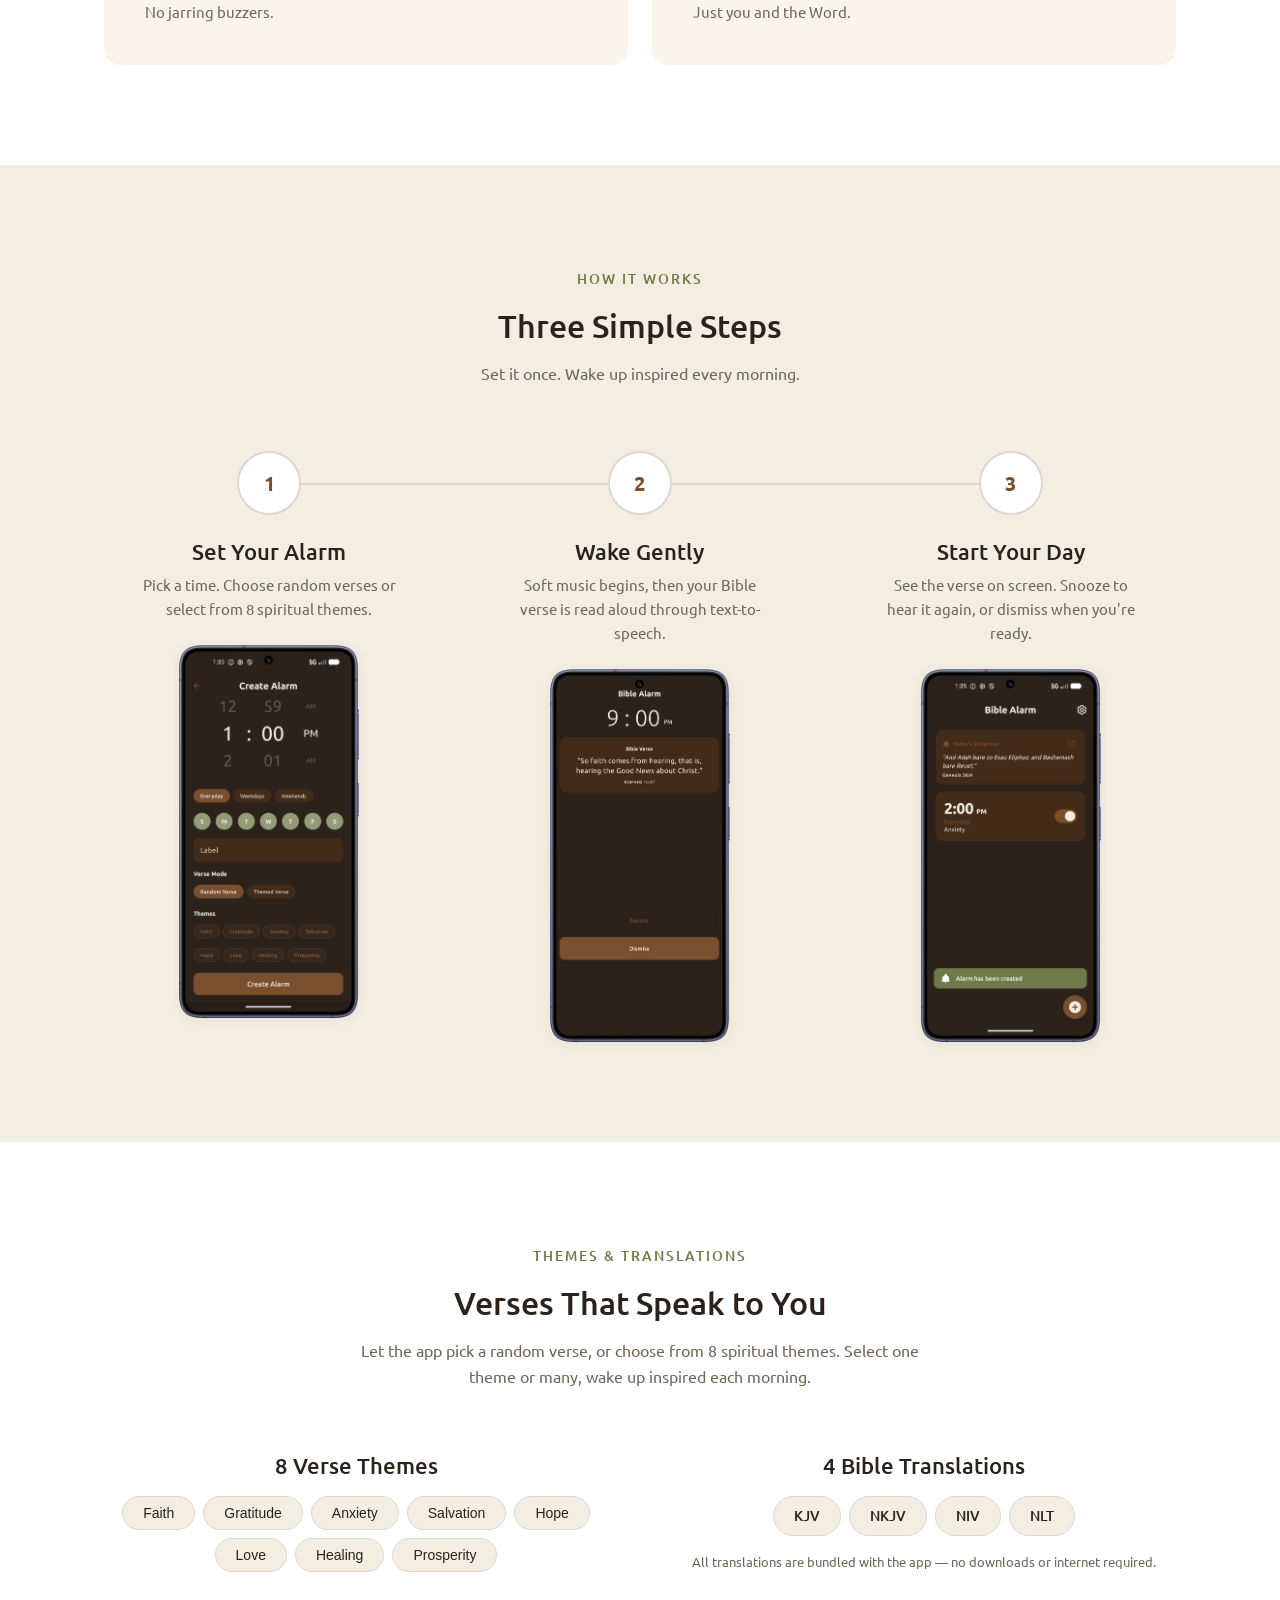
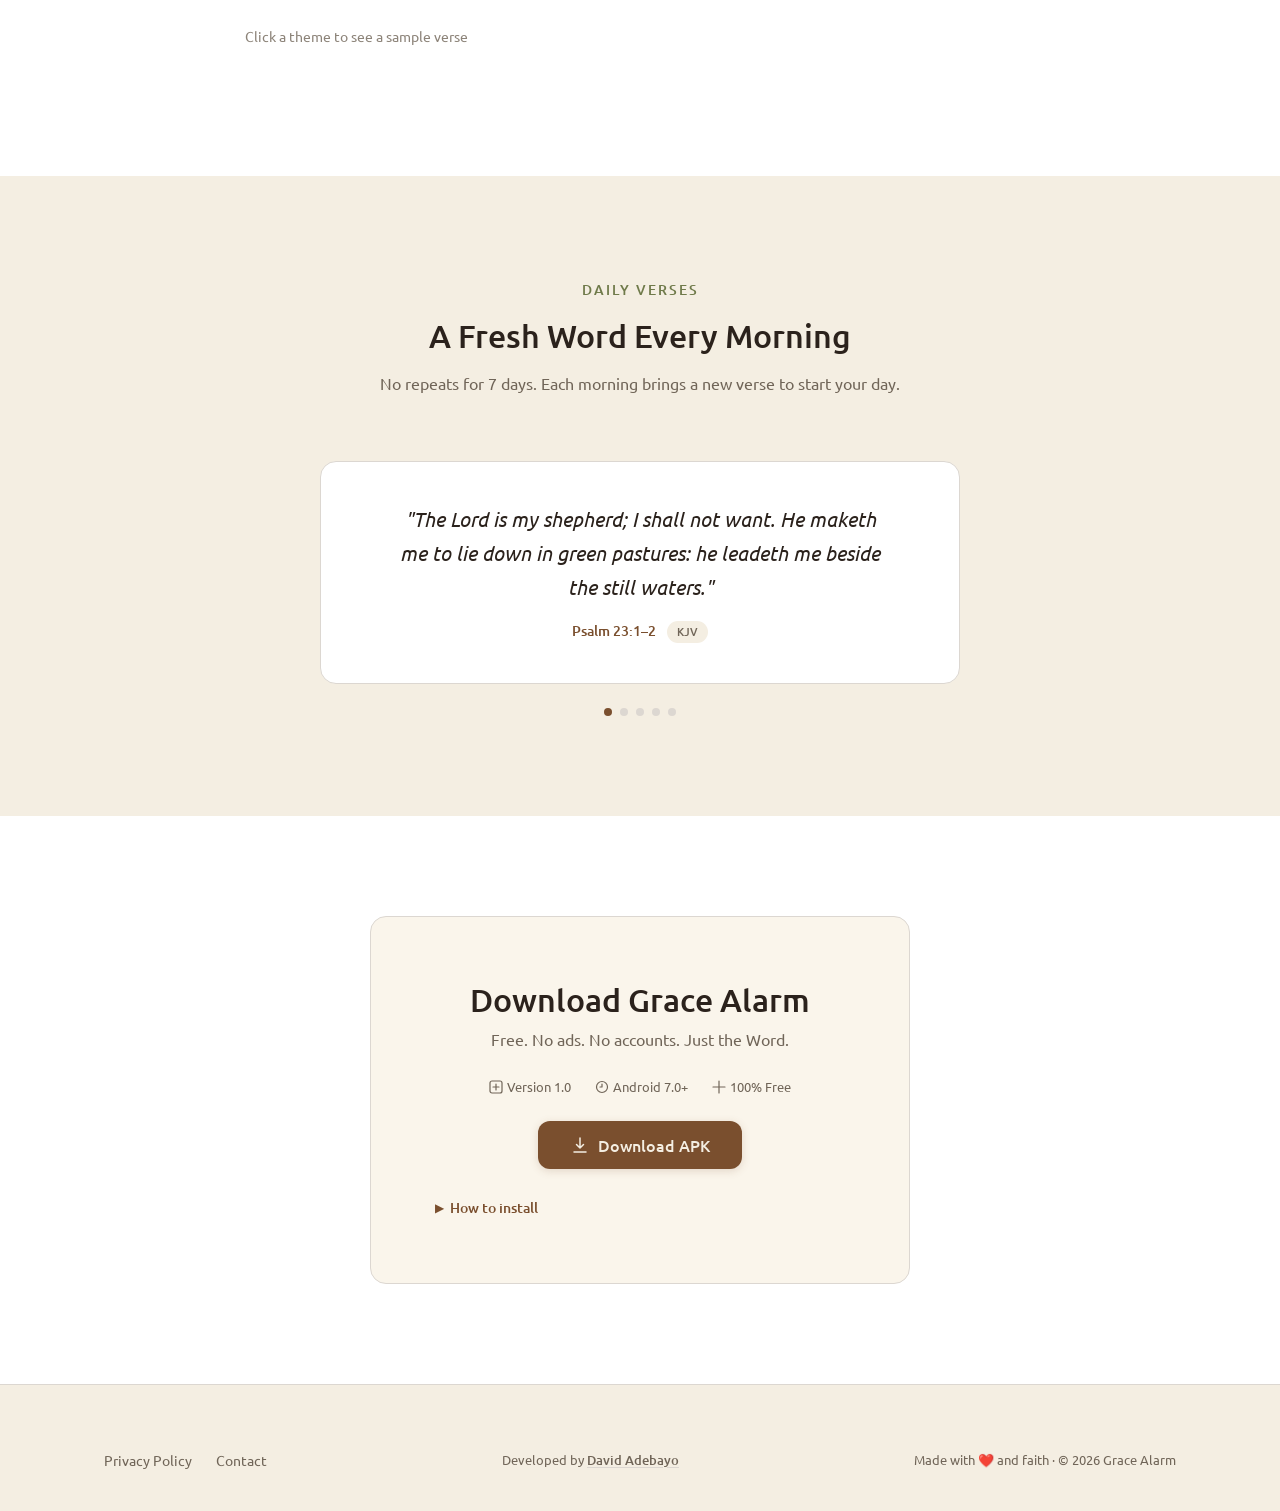
==== commit 08ad678f: "style: format HTML markup and refine text punctuation in index.html" ====
--- a/index.html
+++ b/index.html
@@ -59,7 +59,7 @@
   <link href="https://fonts.googleapis.com/css2?family=Ubuntu:wght@300;400;500;700&display=swap" rel="stylesheet">
 
   <!-- Styles -->
-  <link rel="stylesheet" href="css/style.css?v=2.2">
+  <link rel="stylesheet" href="css/style.css?v=2.3">
   <noscript>
     <style>
       .reveal {
@@ -258,7 +258,7 @@
         <span class="section-subtitle reveal">Themes &amp; Translations</span>
         <h2 class="reveal reveal-delay-1">Verses That Speak to You</h2>
         <p class="reveal reveal-delay-2">Let the app pick a random verse, or choose from 8 spiritual themes. Select one
-          theme or many — wake up inspired each morning.</p>
+          theme or many, wake up inspired each morning.</p>
       </div>
 
       <div class="themes-content">
@@ -388,8 +388,8 @@
           </span>
         </div>
 
-        <a href="downloads/GraceAlarm-v1.0.apk" class="btn btn-primary" id="cta-download"
-          download="GraceAlarm-v1.0.apk">
+        <a href="https://github.com/Muyiwa-Adebayo/gracealarmwebsite/releases/download/V1.0.0/GraceAlarm-v1.0.apk"
+          class="btn btn-primary" id="cta-download">
           <svg class="btn-icon" viewBox="0 0 20 20" fill="none" xmlns="http://www.w3.org/2000/svg">
             <path d="M10 3v10m0 0l-3.5-3.5M10 13l3.5-3.5M4 17h12" stroke="currentColor" stroke-width="1.5"
               stroke-linecap="round" stroke-linejoin="round" />
@@ -428,7 +428,8 @@
           <a href="mailto:info.workpressmail@gmail.com">Contact</a>
         </div>
         <div class="footer-credit">
-          Developed by <a href="https://davidadebayo.free.nf/" target="_blank" rel="noopener noreferrer">David Adebayo</a>
+          Developed by <a href="https://davidadebayo.free.nf/" target="_blank" rel="noopener noreferrer">David
+            Adebayo</a>
         </div>
         <div class="footer-copy">
           Made with ❤️ and faith · © 2026 Grace Alarm
@@ -440,7 +441,8 @@
   <!-- ===== SCROLL TO TOP ===== -->
   <button class="scroll-top-btn" id="scroll-top-btn" aria-label="Scroll to top">
     <svg viewBox="0 0 20 20" fill="none" xmlns="http://www.w3.org/2000/svg">
-      <path d="M10 16V4m0 0L4.5 9.5M10 4l5.5 5.5" stroke="currentColor" stroke-width="1.5" stroke-linecap="round" stroke-linejoin="round"/>
+      <path d="M10 16V4m0 0L4.5 9.5M10 4l5.5 5.5" stroke="currentColor" stroke-width="1.5" stroke-linecap="round"
+        stroke-linejoin="round" />
     </svg>
   </button>
 
@@ -459,8 +461,8 @@
   </div>
 
   <!-- Scripts -->
-  <script src="js/main.js?v=2.2"></script>
-  <script src="js/analytics.js?v=2.2"></script>
+  <script src="js/main.js?v=2.3"></script>
+  <script src="js/analytics.js?v=2.3"></script>
 </body>
 
 </html>
